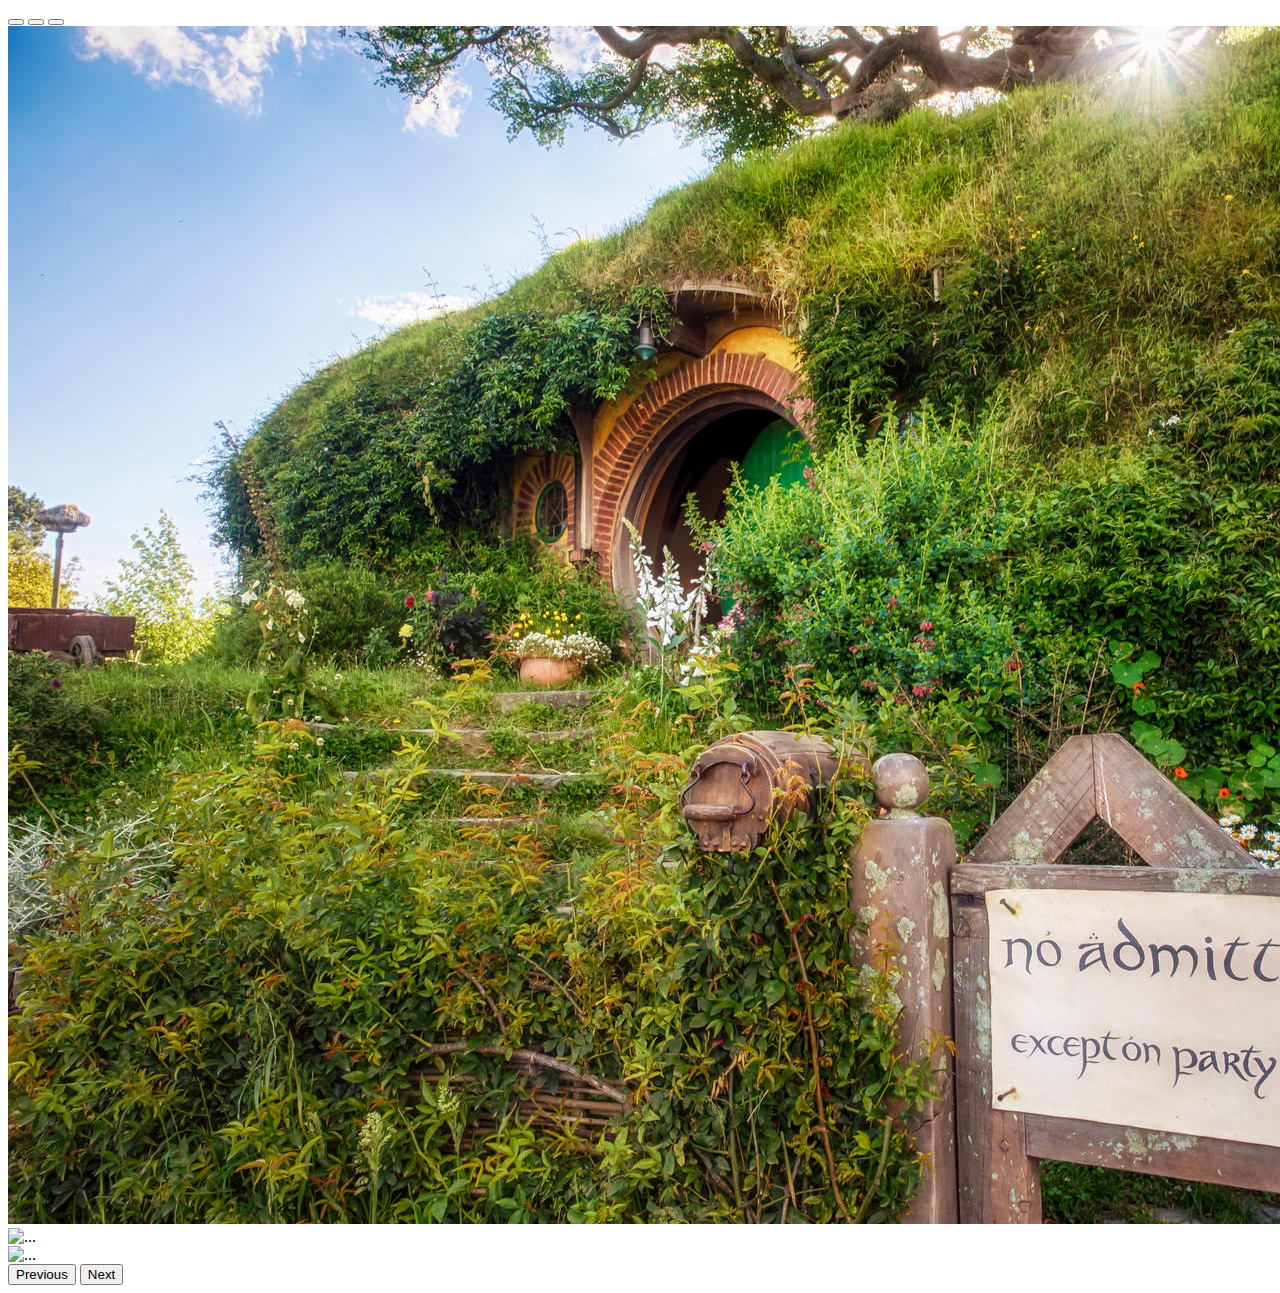
==== index.html @ bfc4013d "first" ====
<!DOCTYPE html>
<html lang="en">
<head>
    <meta charset="UTF-8">
    <meta http-equiv="X-UA-Compatible" content="IE=edge">
    <meta name="viewport" content="width=device-width, initial-scale=1.0">
    <title>Bag End B&B</title>
</head>
<body>
    
    
    
    
    <div id="carouselExampleIndicators" class="carousel slide" data-bs-ride="carousel">
        <div class="carousel-indicators">
          <button type="button" data-bs-target="#carouselExampleIndicators" data-bs-slide-to="0" class="active" aria-current="true" aria-label="Slide 1"></button>
          <button type="button" data-bs-target="#carouselExampleIndicators" data-bs-slide-to="1" aria-label="Slide 2"></button>
          <button type="button" data-bs-target="#carouselExampleIndicators" data-bs-slide-to="2" aria-label="Slide 3"></button>
        </div>
        <div class="carousel-inner">
          <div class="carousel-item active">
            <img src="bagend.jpg" class="d-block w-100" alt="A Hobbit Hole">
          </div>
          <div class="carousel-item">
            <img src="" class="d-block w-100" alt="...">
          </div>
          <div class="carousel-item">
            <img src="..." class="d-block w-100" alt="...">
          </div>
        </div>
        <button class="carousel-control-prev" type="button" data-bs-target="#carouselExampleIndicators" data-bs-slide="prev">
          <span class="carousel-control-prev-icon" aria-hidden="true"></span>
          <span class="visually-hidden">Previous</span>
        </button>
        <button class="carousel-control-next" type="button" data-bs-target="#carouselExampleIndicators" data-bs-slide="next">
          <span class="carousel-control-next-icon" aria-hidden="true"></span>
          <span class="visually-hidden">Next</span>
        </button>
      </div>
</body>
</html>
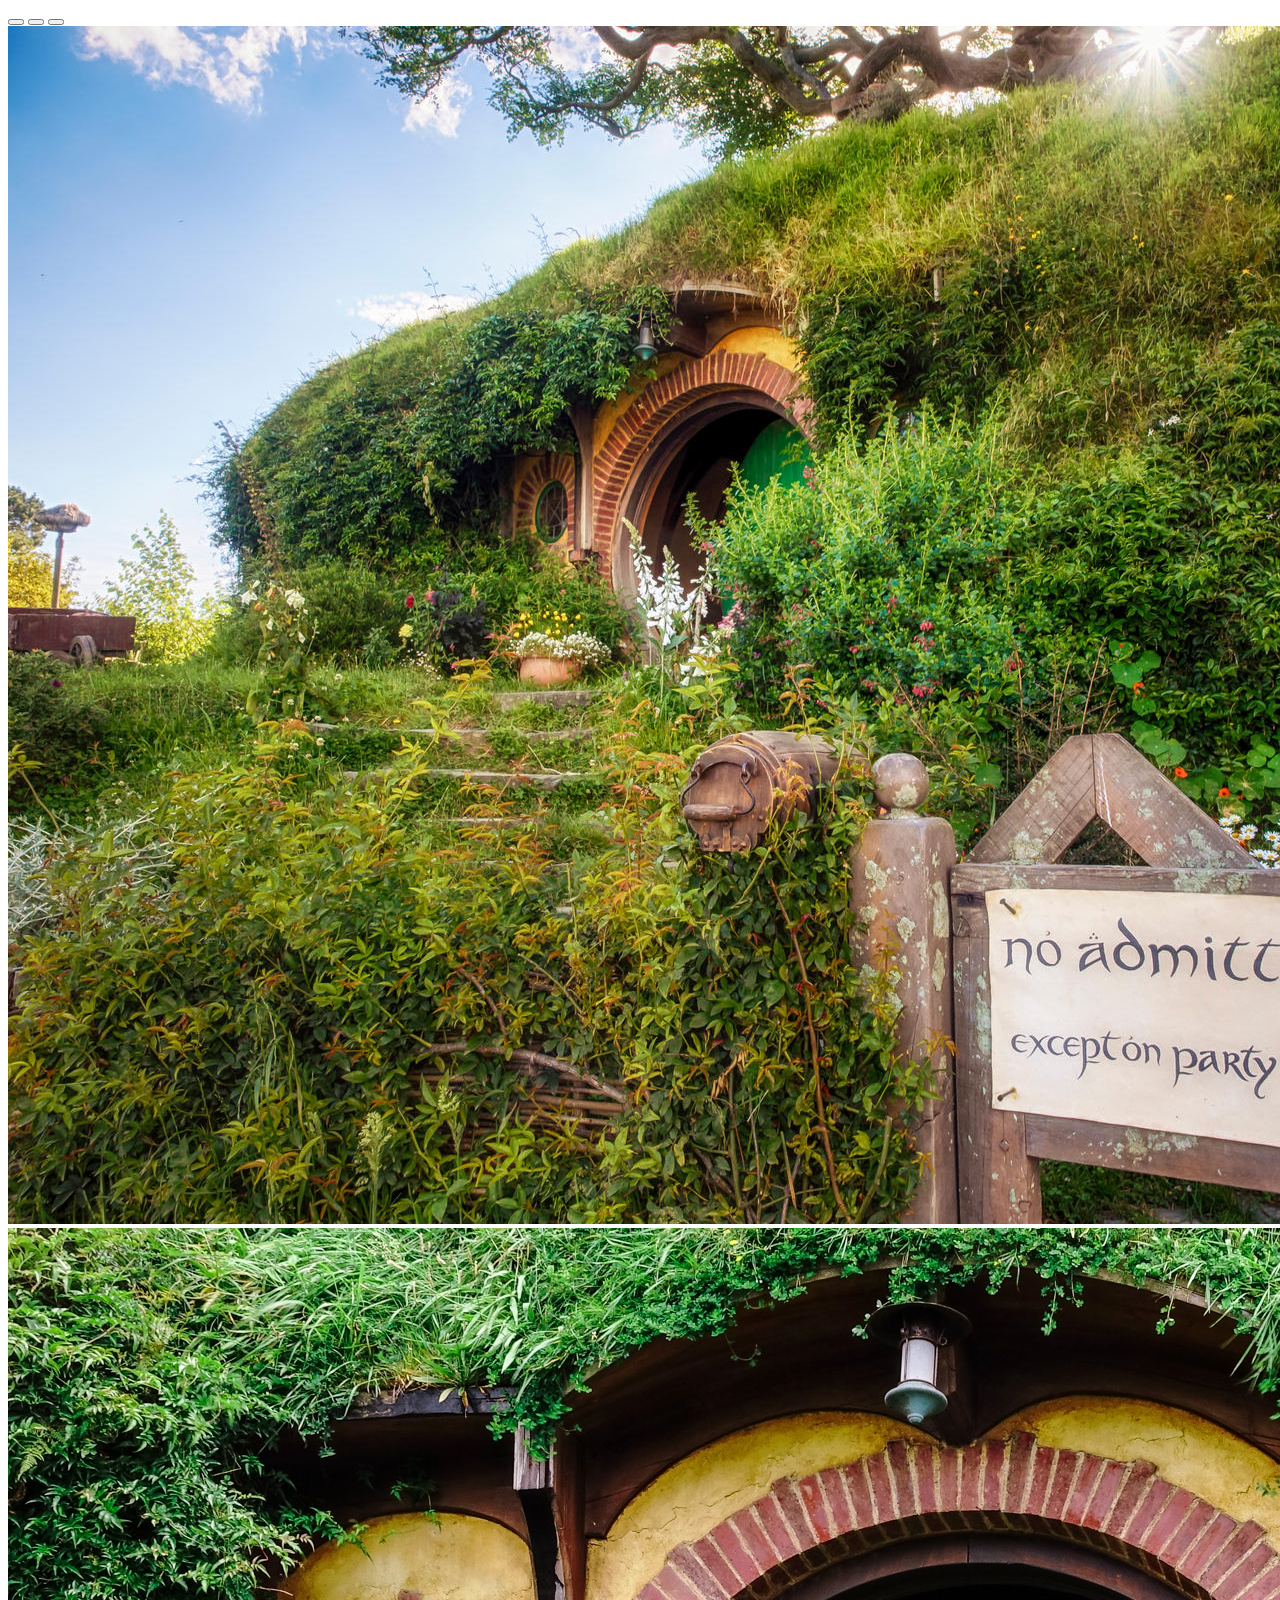
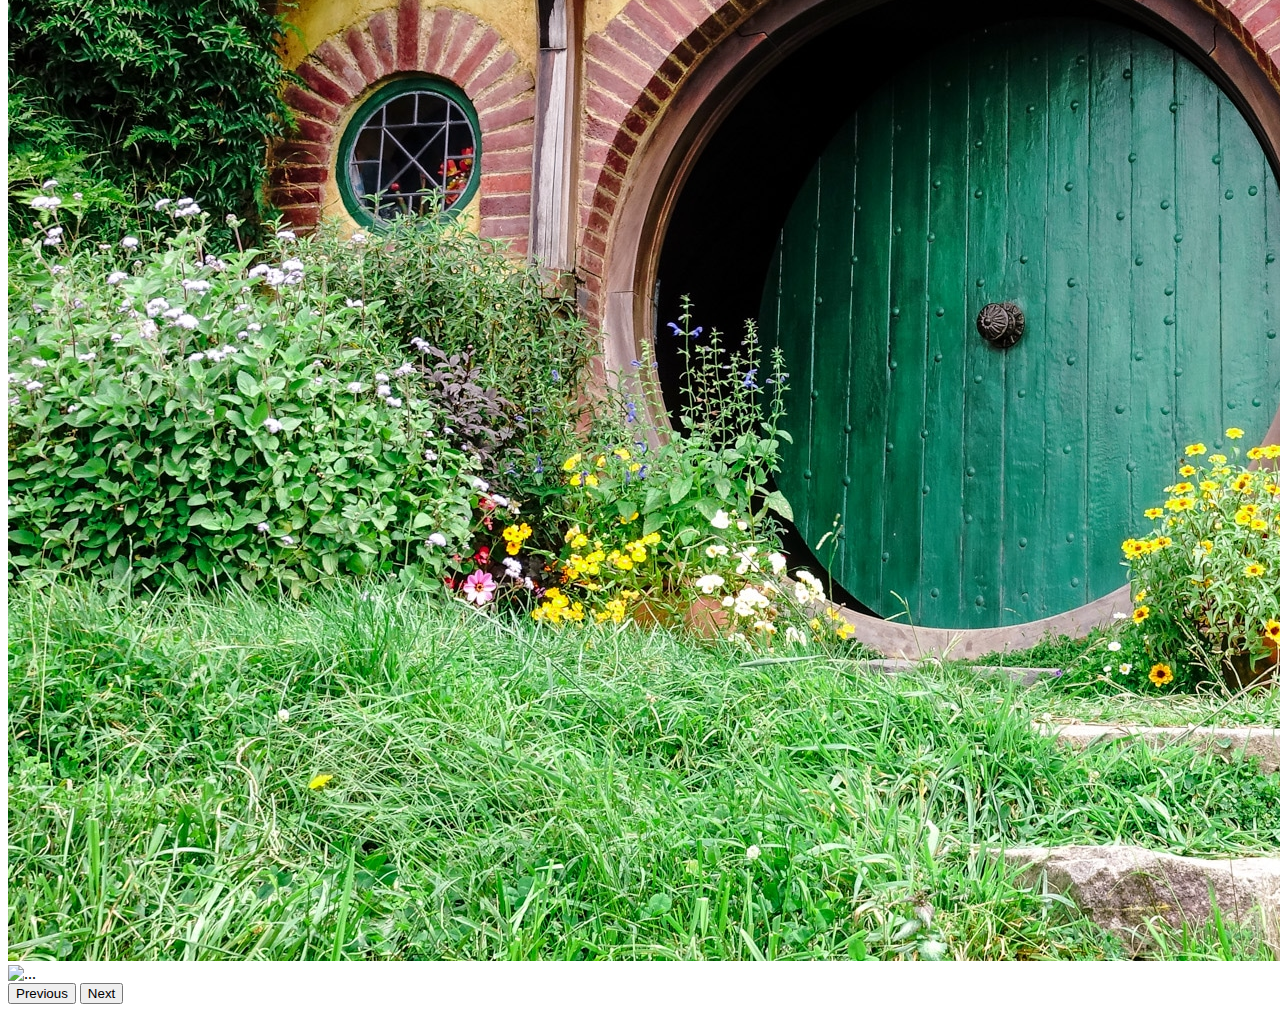
==== commit 740ed49e: "second" ====
--- a/index.html
+++ b/index.html
@@ -4,6 +4,7 @@
     <meta charset="UTF-8">
     <meta http-equiv="X-UA-Compatible" content="IE=edge">
     <meta name="viewport" content="width=device-width, initial-scale=1.0">
+    <link href="https://cdn.jsdelivr.net/npm/bootstrap@5.1.3/dist/css/bootstrap.min.css" rel="stylesheet" integrity="sha384-1BmE4kWBq78iYhFldvKuhfTAU6auU8tT94WrHftjDbrCEXSU1oBoqyl2QvZ6jIW3" crossorigin="anonymous">
     <title>Bag End B&B</title>
 </head>
 <body>
@@ -22,10 +23,10 @@
             <img src="bagend.jpg" class="d-block w-100" alt="A Hobbit Hole">
           </div>
           <div class="carousel-item">
-            <img src="" class="d-block w-100" alt="...">
+            <img src="bagend2.jpg" class="d-block w-100" alt="another hobbit hole">
           </div>
           <div class="carousel-item">
-            <img src="..." class="d-block w-100" alt="...">
+            <img src="bag.jpgDM" class="d-block w-100" alt="...">
           </div>
         </div>
         <button class="carousel-control-prev" type="button" data-bs-target="#carouselExampleIndicators" data-bs-slide="prev">
@@ -34,7 +35,7 @@
         </button>
         <button class="carousel-control-next" type="button" data-bs-target="#carouselExampleIndicators" data-bs-slide="next">
           <span class="carousel-control-next-icon" aria-hidden="true"></span>
-          <span class="visually-hidden">Next</span>
+          <span class="">Next</span>
         </button>
       </div>
 </body>
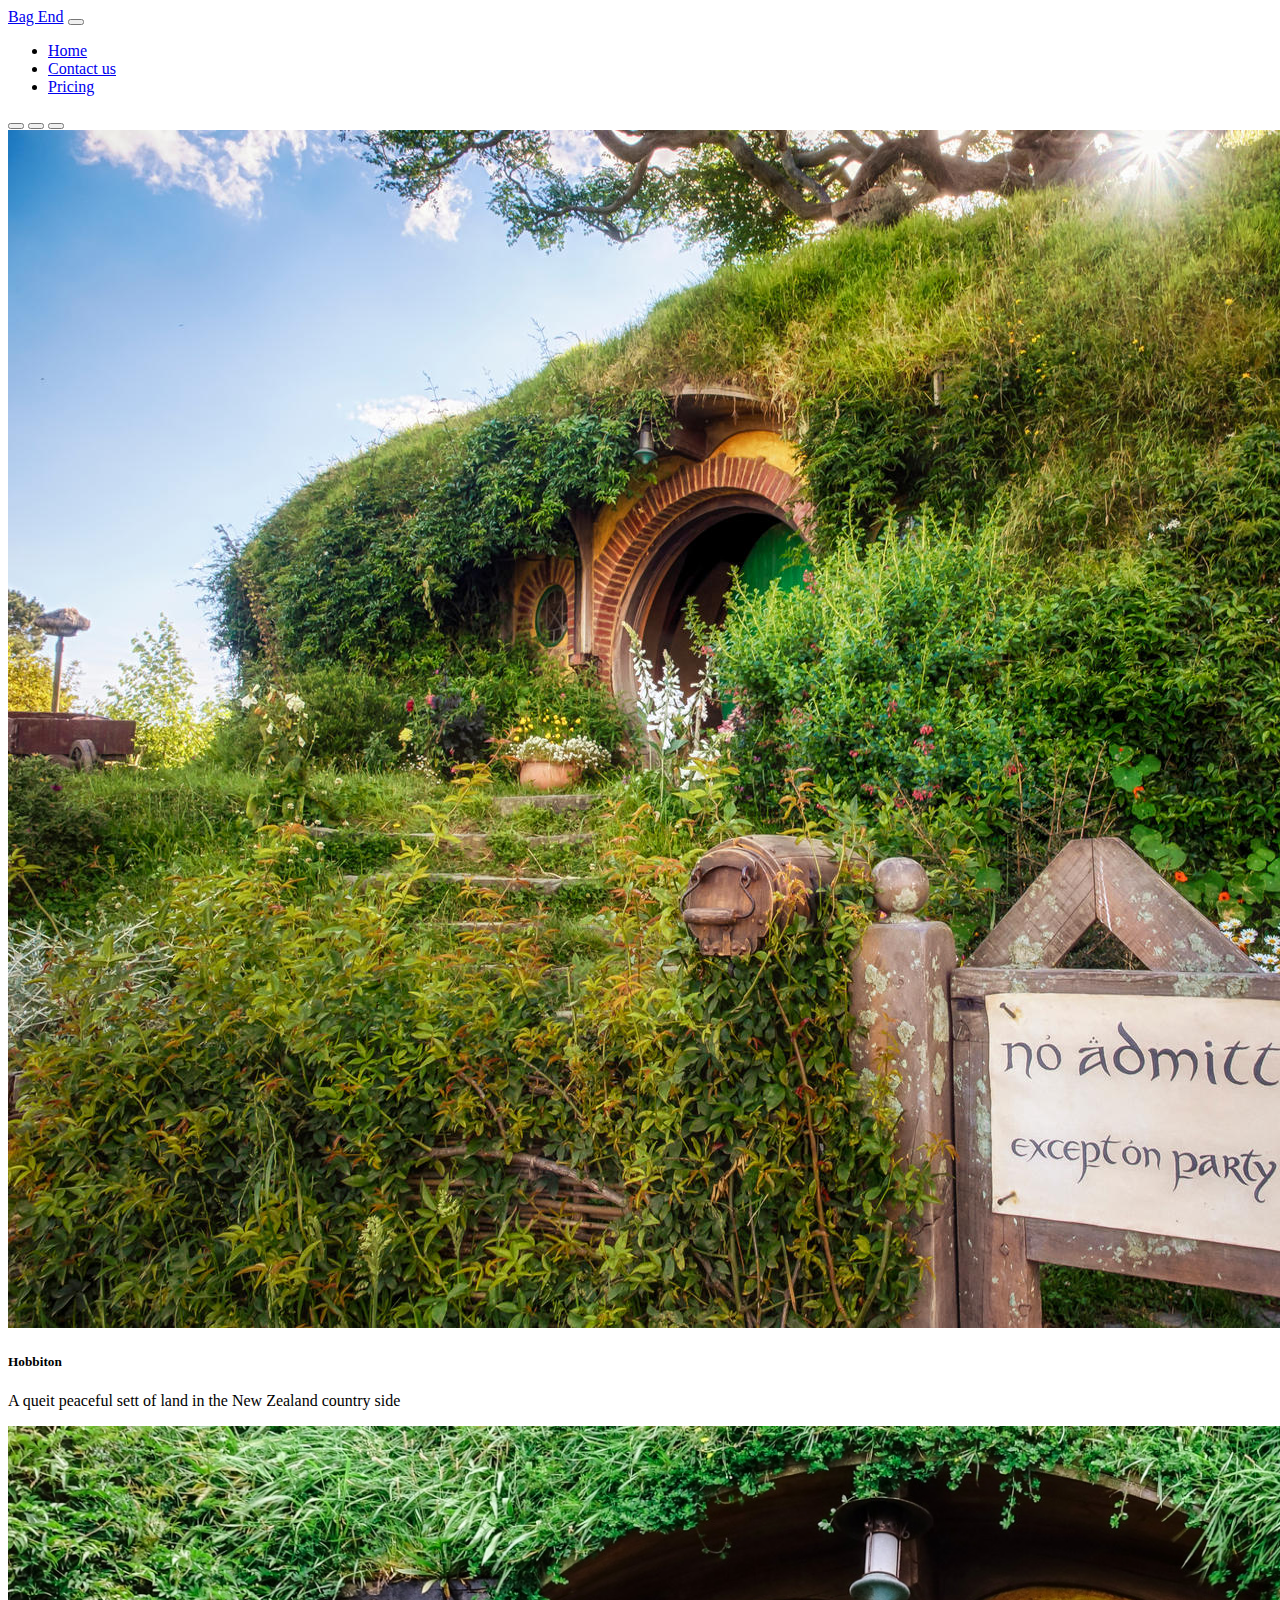
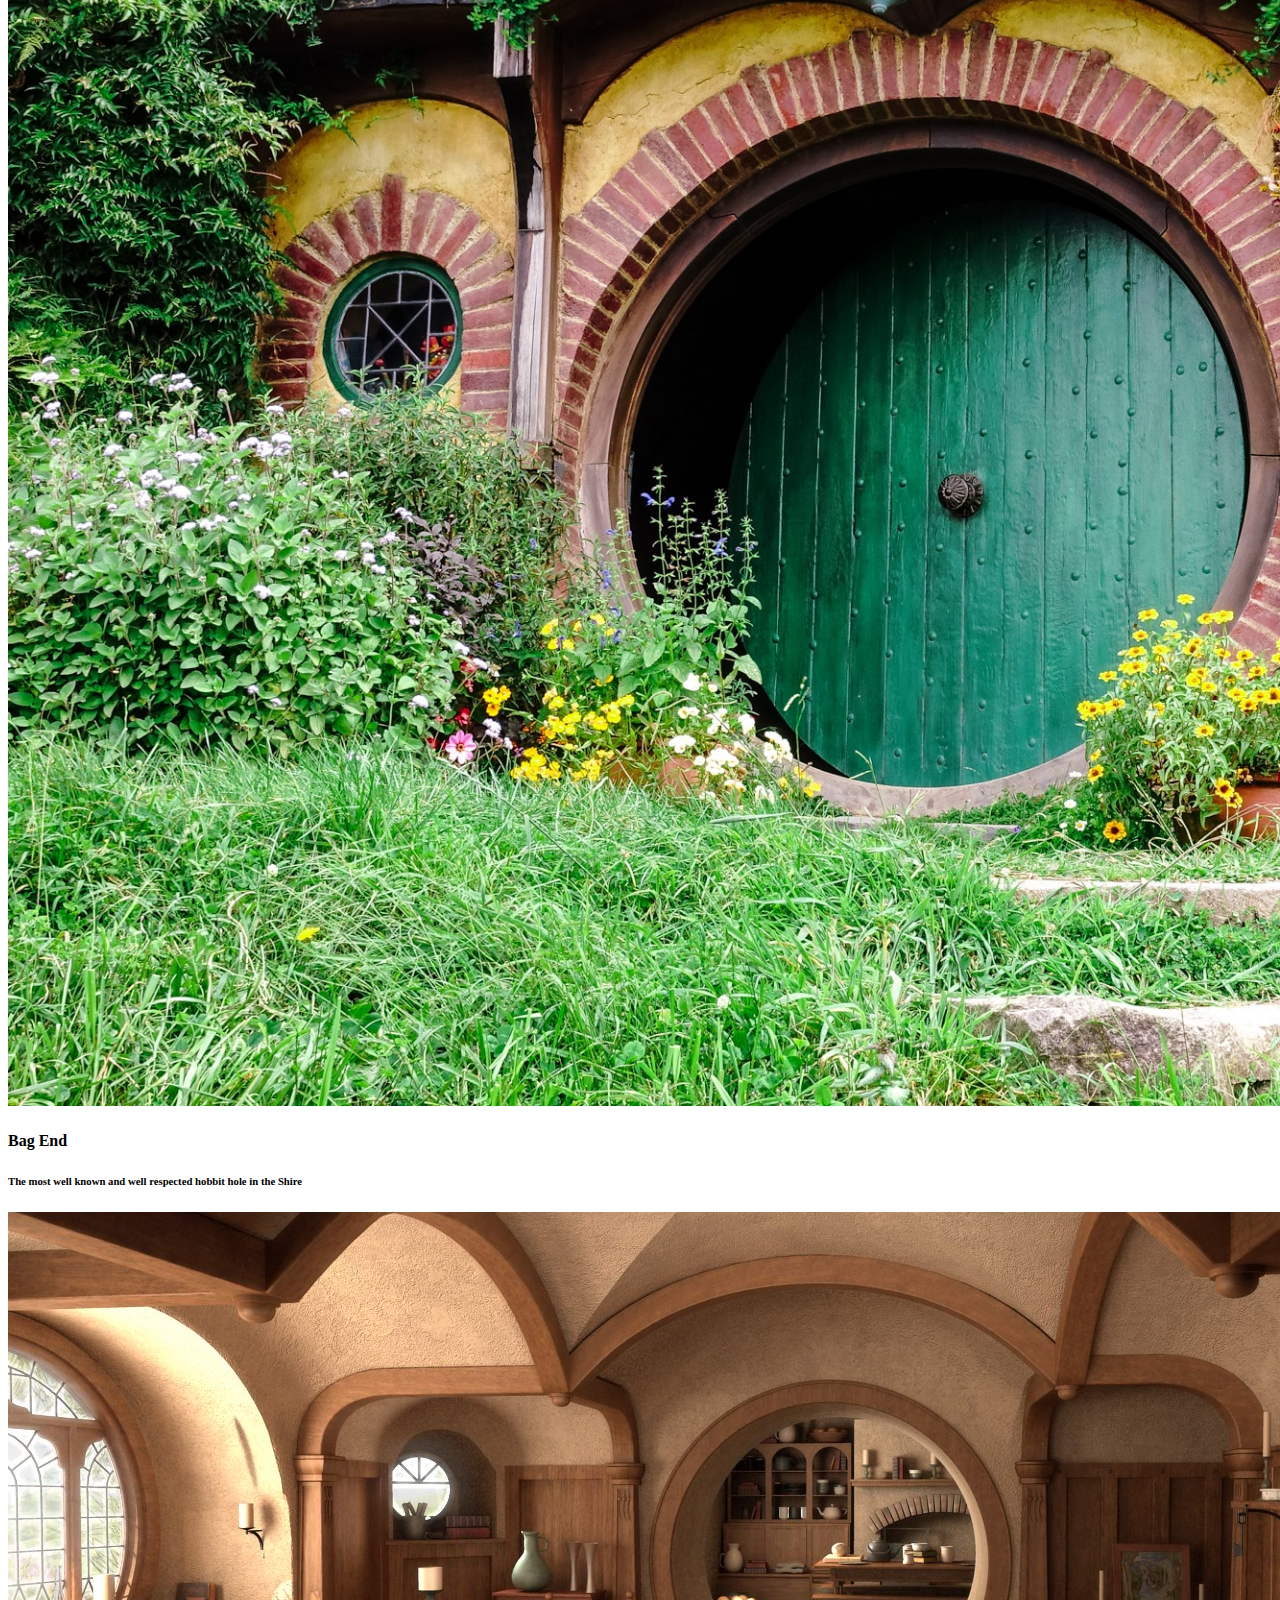
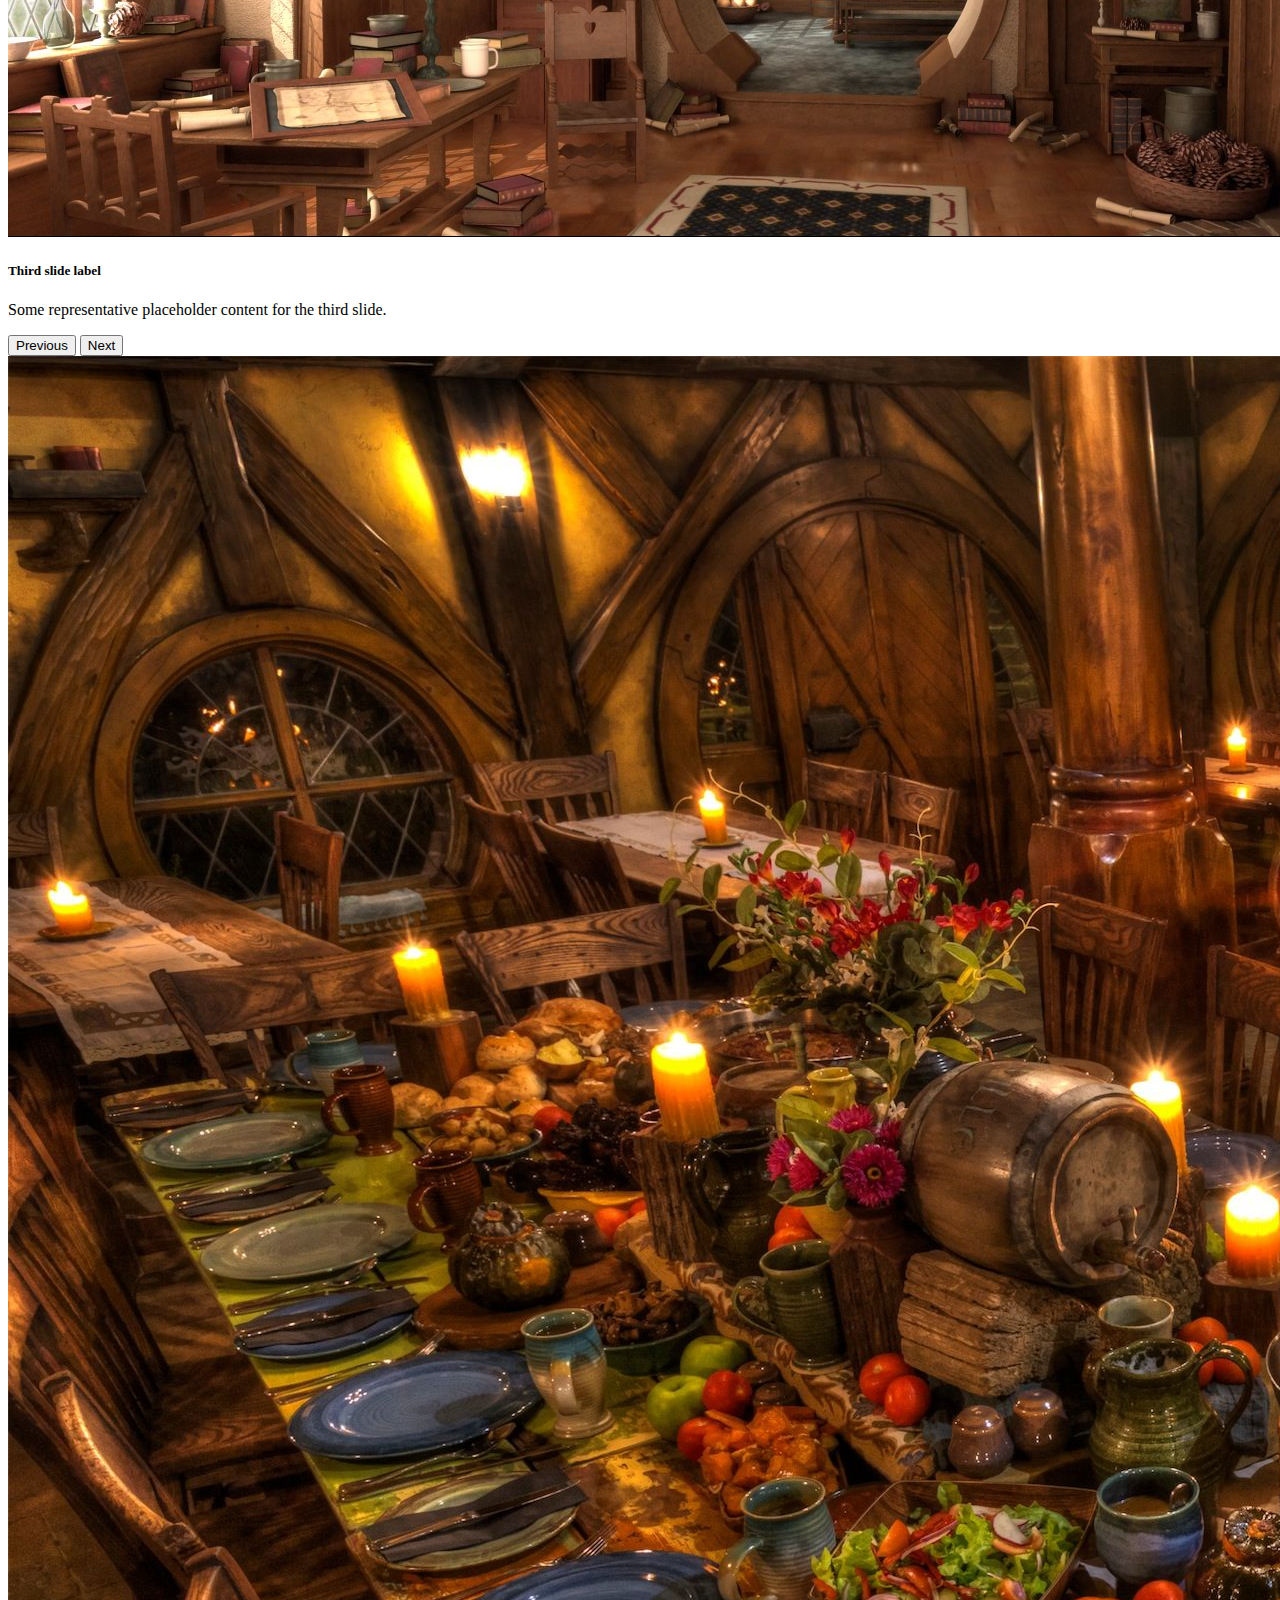
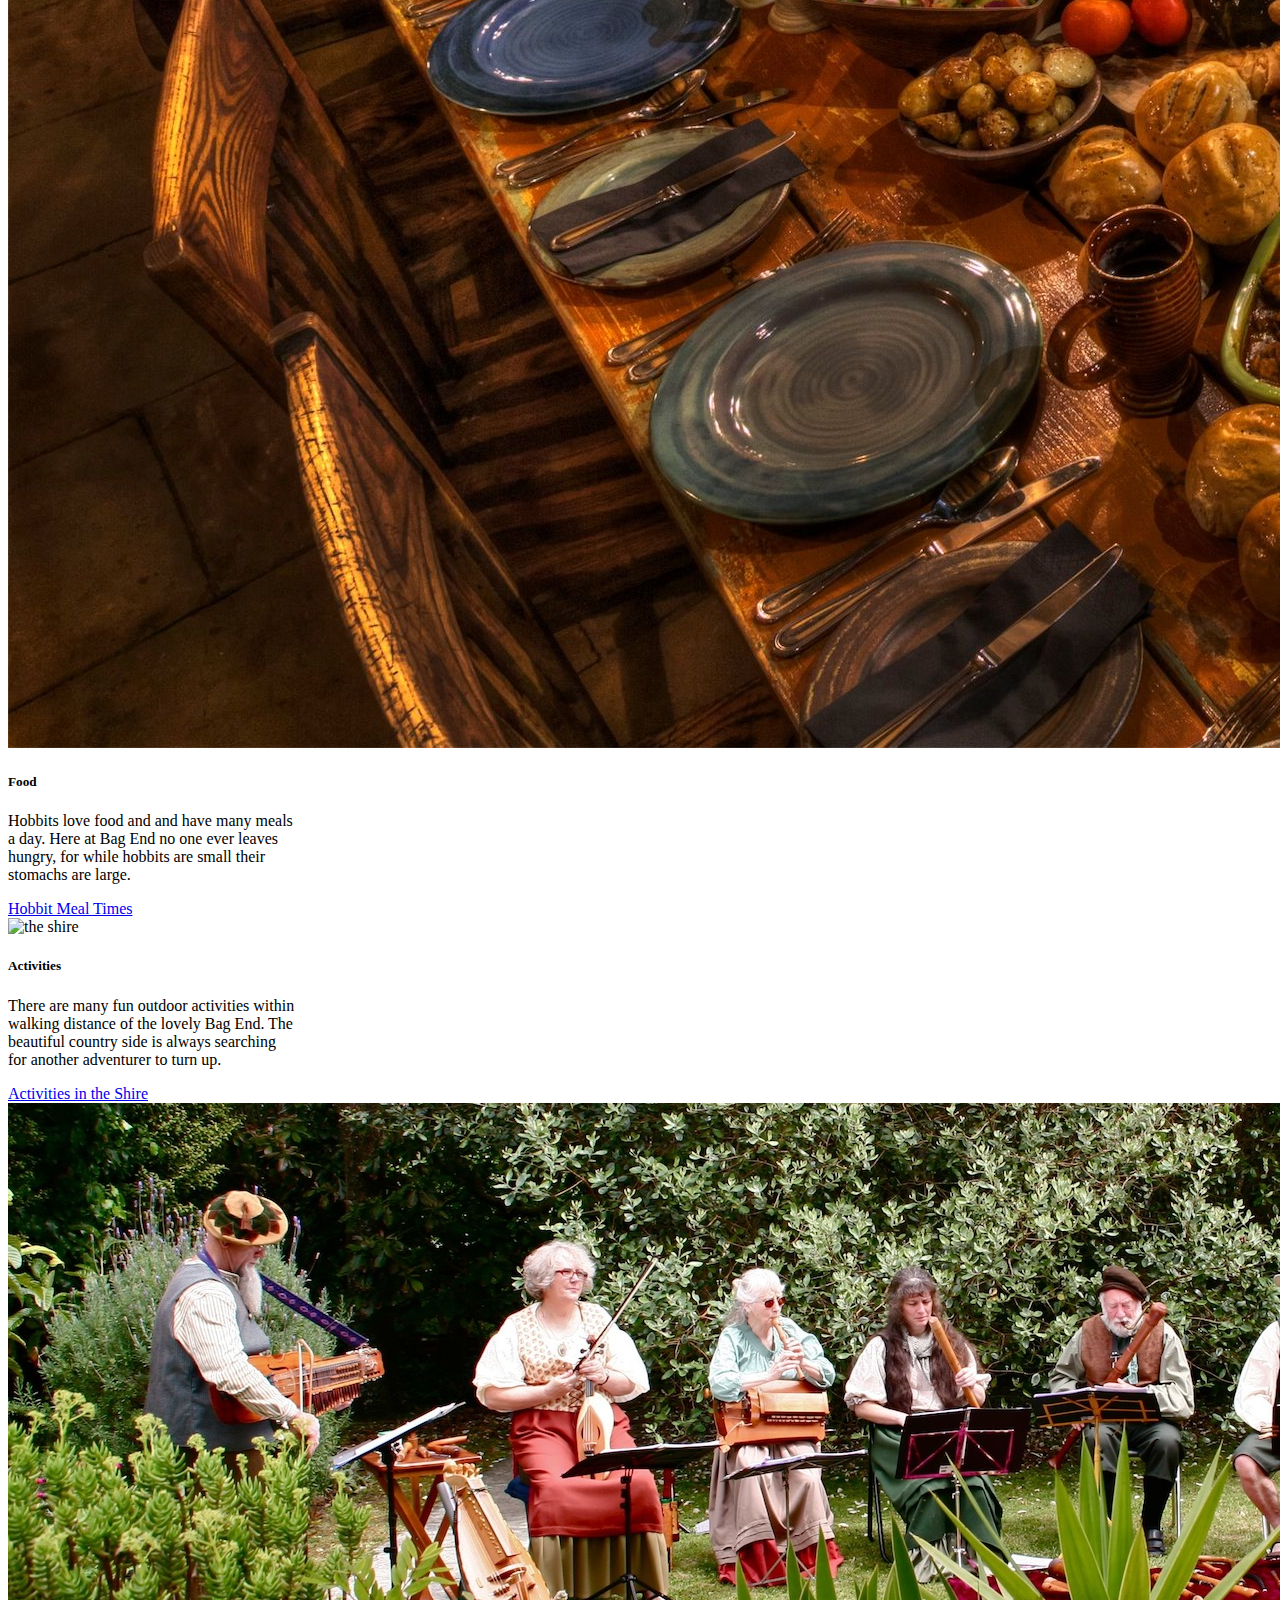
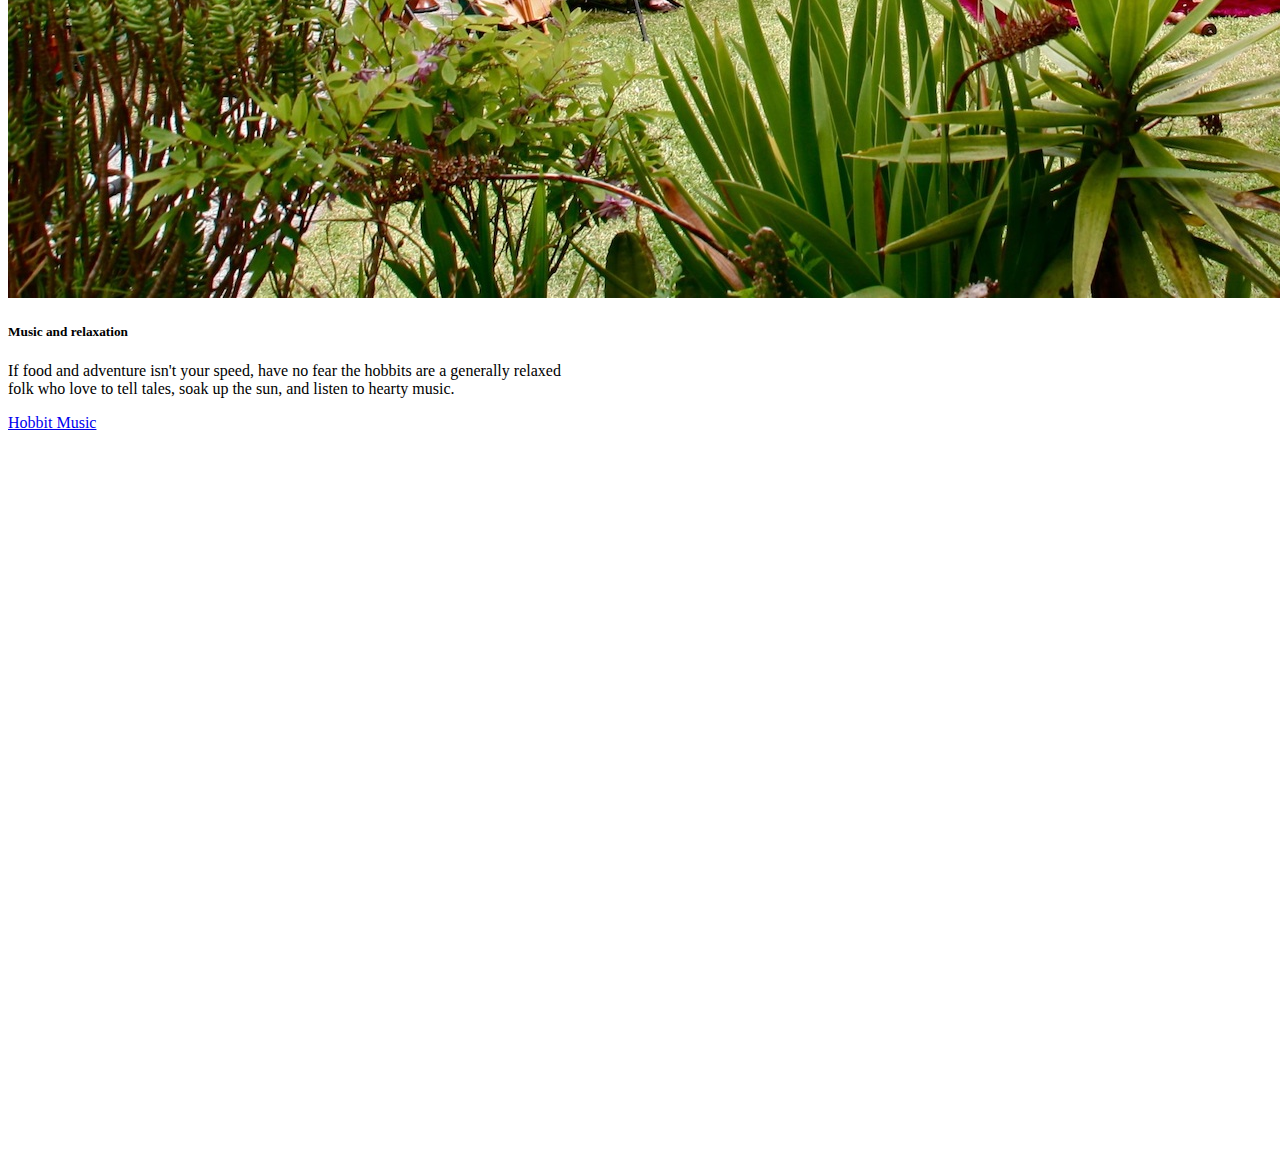
==== commit 3747f6de: "added things" ====
--- a/index.html
+++ b/index.html
@@ -1,42 +1,114 @@
 <!DOCTYPE html>
 <html lang="en">
 <head>
-    <meta charset="UTF-8">
-    <meta http-equiv="X-UA-Compatible" content="IE=edge">
-    <meta name="viewport" content="width=device-width, initial-scale=1.0">
-    <link href="https://cdn.jsdelivr.net/npm/bootstrap@5.1.3/dist/css/bootstrap.min.css" rel="stylesheet" integrity="sha384-1BmE4kWBq78iYhFldvKuhfTAU6auU8tT94WrHftjDbrCEXSU1oBoqyl2QvZ6jIW3" crossorigin="anonymous">
-    <title>Bag End B&B</title>
+  <meta charset="UTF-8">
+  <meta http-equiv="X-UA-Compatible" content="IE=edge">
+  <meta name="viewport" content="width=device-width, initial-scale=1.0">
+  <link href="https://cdn.jsdelivr.net/npm/bootstrap@5.1.3/dist/css/bootstrap.min.css" rel="stylesheet" integrity="sha384-1BmE4kWBq78iYhFldvKuhfTAU6auU8tT94WrHftjDbrCEXSU1oBoqyl2QvZ6jIW3" crossorigin="anonymous">
+  <link href="styles.css">
+  <link rel="preconnect" href="https://fonts.googleapis.com">
+  <link rel="preconnect" href="https://fonts.gstatic.com" crossorigin>
+  <link href="https://fonts.googleapis.com/css2?family=My+Soul&display=swap" rel="stylesheet">
+  <title>Bag End B&B</title>
 </head>
+
 <body>
+ 
+  <nav class="navbar navbar-expand-lg navbar-green bg-green">
+    <div class="container-fluid">
+      <a class="navbar-brand" href="index.html">Bag End</a>
+      <button class="navbar-toggler" type="button" data-bs-toggle="collapse" data-bs-target="#navbarNavDropdown" aria-controls="navbarNavDropdown" aria-expanded="false" aria-label="Toggle navigation">
+        <span class="navbar-toggler-icon"></span>
+      </button>
+      <div class="collapse navbar-collapse" id="navbarNavDropdown">
+        <ul class="navbar-nav">
+          <li class="nav-item">
+            <a class="nav-link active" aria-current="page" href="#">Home</a>
+          </li>
+          <li class="nav-item">
+            <a class="nav-link" href="#">Contact us</a>
+          </li>
+          <li class="nav-item">
+            <a class="nav-link" href="#">Pricing</a>
+          </li>
+          </li>
+        </ul>
+      </div>
+    </div>
+  </nav>
+  <div id="carouselExampleCaptions" class="carousel slide" data-bs-ride="carousel">
+    <div class="carousel-indicators">
+      <button type="button" data-bs-target="#carouselExampleCaptions" data-bs-slide-to="0" class="active" aria-current="true" aria-label="Slide 1"></button>
+      <button type="button" data-bs-target="#carouselExampleCaptions" data-bs-slide-to="1" aria-label="Slide 2"></button>
+      <button type="button" data-bs-target="#carouselExampleCaptions" data-bs-slide-to="2" aria-label="Slide 3"></button>
+    </div>
+    <div class="carousel-inner">
+      <div class="carousel-item active">
+        <img src="bagend.jpg" class="d-block w-100" alt="a photo of bag end" style="max-height: 80em">
+        <div class="carousel-caption d-none d-md-block">
+          <h5>Hobbiton</h5>
+          <p>A queit peaceful sett of land in the New Zealand country side</p>
+        </div>
+      </div>
+      <div class="carousel-item">
+        <img src="bagend2.jpg" class="d-block w-100" alt="a photo of bag end" style="max-height: 80em">
+        <div class="carousel-caption d-none d-md-block">
+          <h4 class="text-black">Bag End</h4>
+          <h6 class="text-black">The most well known and well respected hobbit hole in the Shire</h6>
+        </div>
+      </div>
+      <div class="carousel-item">
+        <img src="bag.jpg" class="d-block w-100" alt="looking into bag end" style="max-height: 80em">
+        <div class="carousel-caption d-none d-md-block">
+          <h5>Third slide label</h5>
+          <p>Some representative placeholder content for the third slide.</p>
+        </div>
+      </div>
+    </div>
+    <button class="carousel-control-prev" type="button" data-bs-target="#carouselExampleCaptions" data-bs-slide="prev">
+      <span class="carousel-control-prev-icon" aria-hidden="true"></span>
+      <span class="visually-hidden">Previous</span>
+    </button>
+    <button class="carousel-control-next" type="button" data-bs-target="#carouselExampleCaptions" data-bs-slide="next">
+      <span class="carousel-control-next-icon" aria-hidden="true"></span>
+      <span class="visually-hidden">Next</span>
+    </button>
     
-    
-    
-    
-    <div id="carouselExampleIndicators" class="carousel slide" data-bs-ride="carousel">
-        <div class="carousel-indicators">
-          <button type="button" data-bs-target="#carouselExampleIndicators" data-bs-slide-to="0" class="active" aria-current="true" aria-label="Slide 1"></button>
-          <button type="button" data-bs-target="#carouselExampleIndicators" data-bs-slide-to="1" aria-label="Slide 2"></button>
-          <button type="button" data-bs-target="#carouselExampleIndicators" data-bs-slide-to="2" aria-label="Slide 3"></button>
-        </div>
-        <div class="carousel-inner">
-          <div class="carousel-item active">
-            <img src="bagend.jpg" class="d-block w-100" alt="A Hobbit Hole">
-          </div>
-          <div class="carousel-item">
-            <img src="bagend2.jpg" class="d-block w-100" alt="another hobbit hole">
-          </div>
-          <div class="carousel-item">
-            <img src="bag.jpgDM" class="d-block w-100" alt="...">
-          </div>
-        </div>
-        <button class="carousel-control-prev" type="button" data-bs-target="#carouselExampleIndicators" data-bs-slide="prev">
-          <span class="carousel-control-prev-icon" aria-hidden="true"></span>
-          <span class="visually-hidden">Previous</span>
-        </button>
-        <button class="carousel-control-next" type="button" data-bs-target="#carouselExampleIndicators" data-bs-slide="next">
-          <span class="carousel-control-next-icon" aria-hidden="true"></span>
-          <span class="">Next</span>
-        </button>
+  </div>
+  <div class="container-fluid">
+    <div class="row">
+      <div class="col">
+    <div class="card" style="width: 18rem;">
+      <img src="card1.jpg" class="card-img-top" alt="man in front of hobit hole">
+      <div class="card-body">
+        <h5 class="card-title">Food</h5>
+        <p class="card-text">Hobbits love food and and have many meals a day. Here at Bag End no one ever leaves hungry, for while hobbits are small their stomachs are large.</p>
+        <a href="https://www.webstaurantstore.com/blog/1786/hobbit-meals-to-celebrate-hobbit-day.html" class="btn btn-primary">Hobbit Meal Times</a>
       </div>
+    </div>
+    </div>
+    <div class="col">
+    <div class="card" style="width: 18rem;">
+      <img src="card2.jpg" class="card-img-top" alt="the shire">
+      <div class="card-body">
+        <h5 class="card-title">Activities</h5>
+        <p class="card-text">There are many fun outdoor activities within walking distance of the lovely Bag End. The beautiful country side is always searching for another adventurer to turn up.</p>
+        <a href="https://www.tourism.net.nz/region/waikato/hobbiton/attractions-and-activities" class="btn btn-primary">Activities in the Shire</a>
+      </div>
+    </div>
+    </div>
+    <div class="col">
+    <div class="card" style="width: 35rem;">
+      <img src="hobbits.jpg" class="card-img-top" alt="hobbits playing music">
+      <div class="card-body">
+        <h5 class="card-title">Music and relaxation</h5>
+        <p class="card-text">If food and adventure isn't your speed, have no fear the hobbits are a generally relaxed folk who love to tell tales, soak up the sun, and listen to hearty music.</p>
+        <a href="https://www.youtube.com/watch?v=fhbnKNy8Tto" class="btn btn-primary">Hobbit Music</a>
+      </div>
+    </div>
+    </div>
+  </div>
+  <iframe width="1280" height="720" src="https://www.youtube.com/embed/5JrKThVnjso" title="YouTube video player" frameborder="0" allow="accelerometer; autoplay; clipboard-write; encrypted-media; gyroscope; picture-in-picture" allowfullscreen></iframe> 
+  <script src="https://cdn.jsdelivr.net/npm/bootstrap@5.1.3/dist/js/bootstrap.bundle.min.js" integrity="sha384-ka7Sk0Gln4gmtz2MlQnikT1wXgYsOg+OMhuP+IlRH9sENBO0LRn5q+8nbTov4+1p" crossorigin="anonymous"></script>
 </body>
 </html>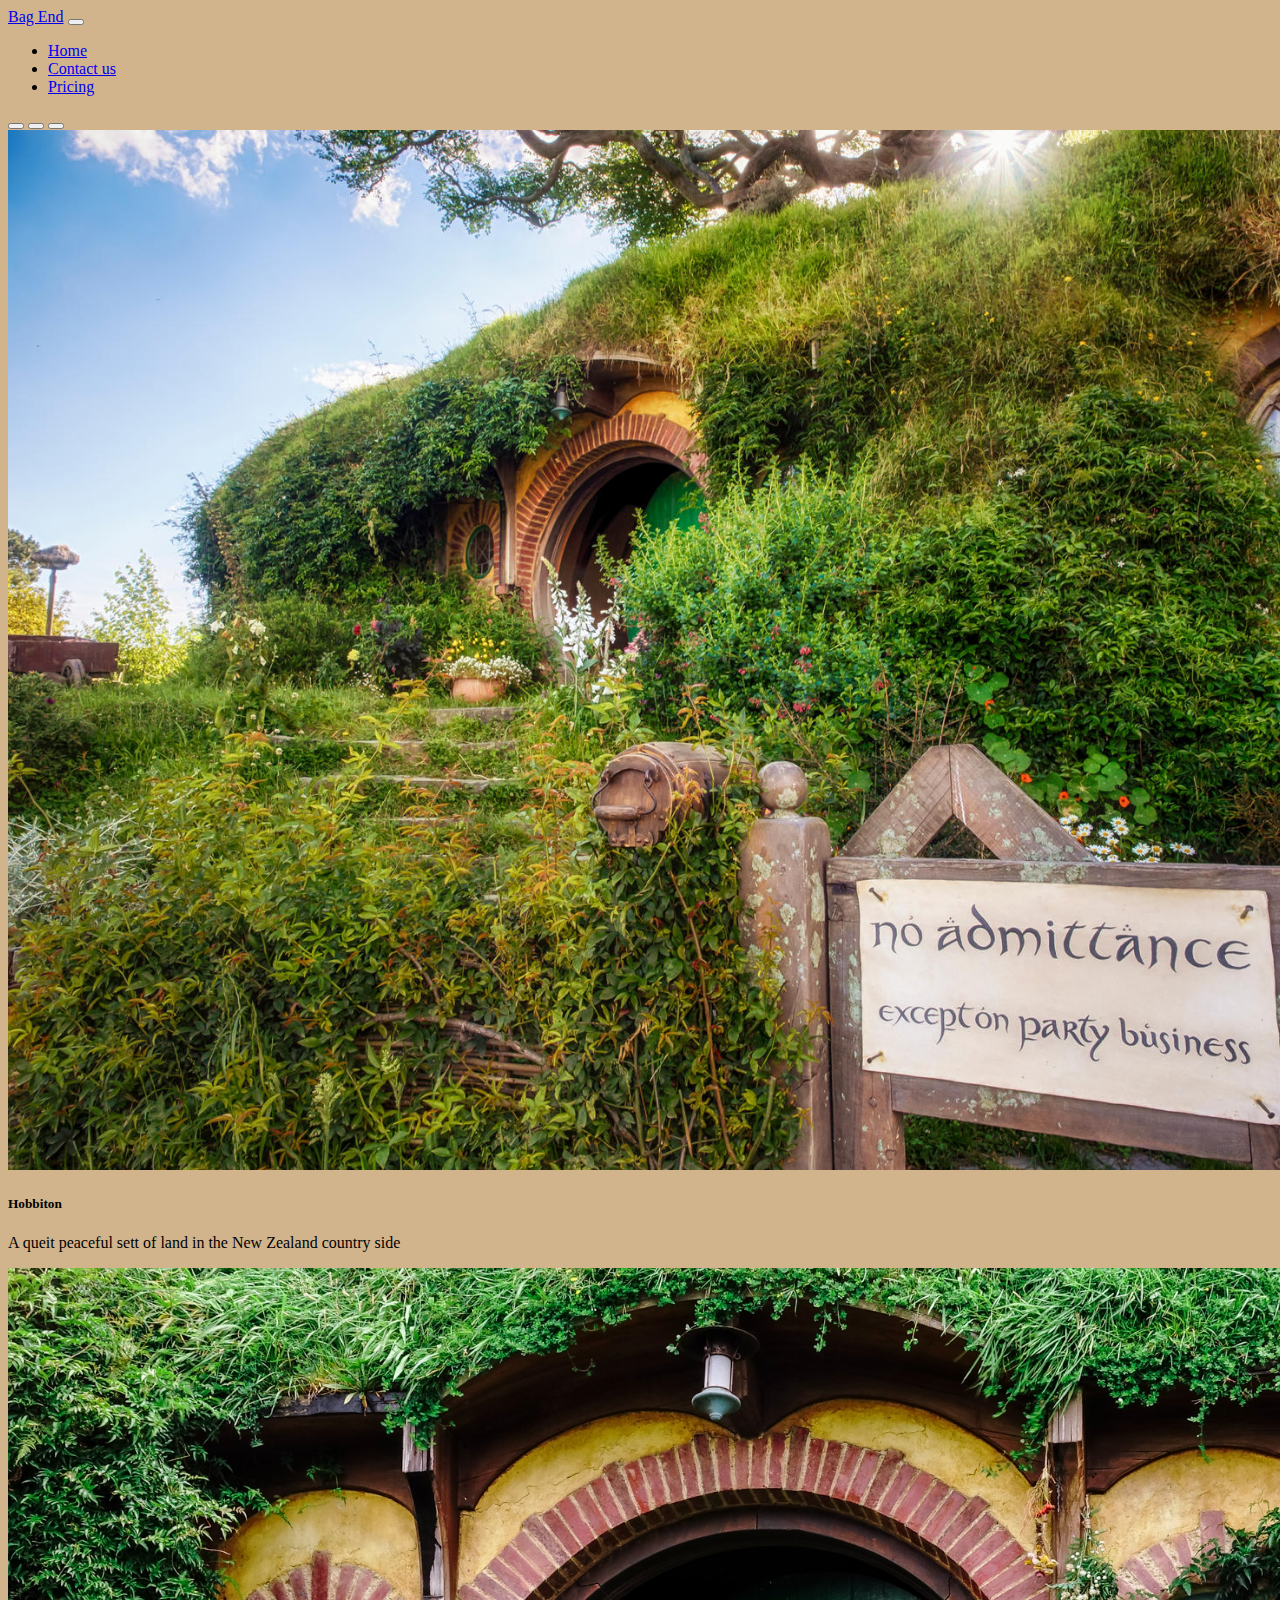
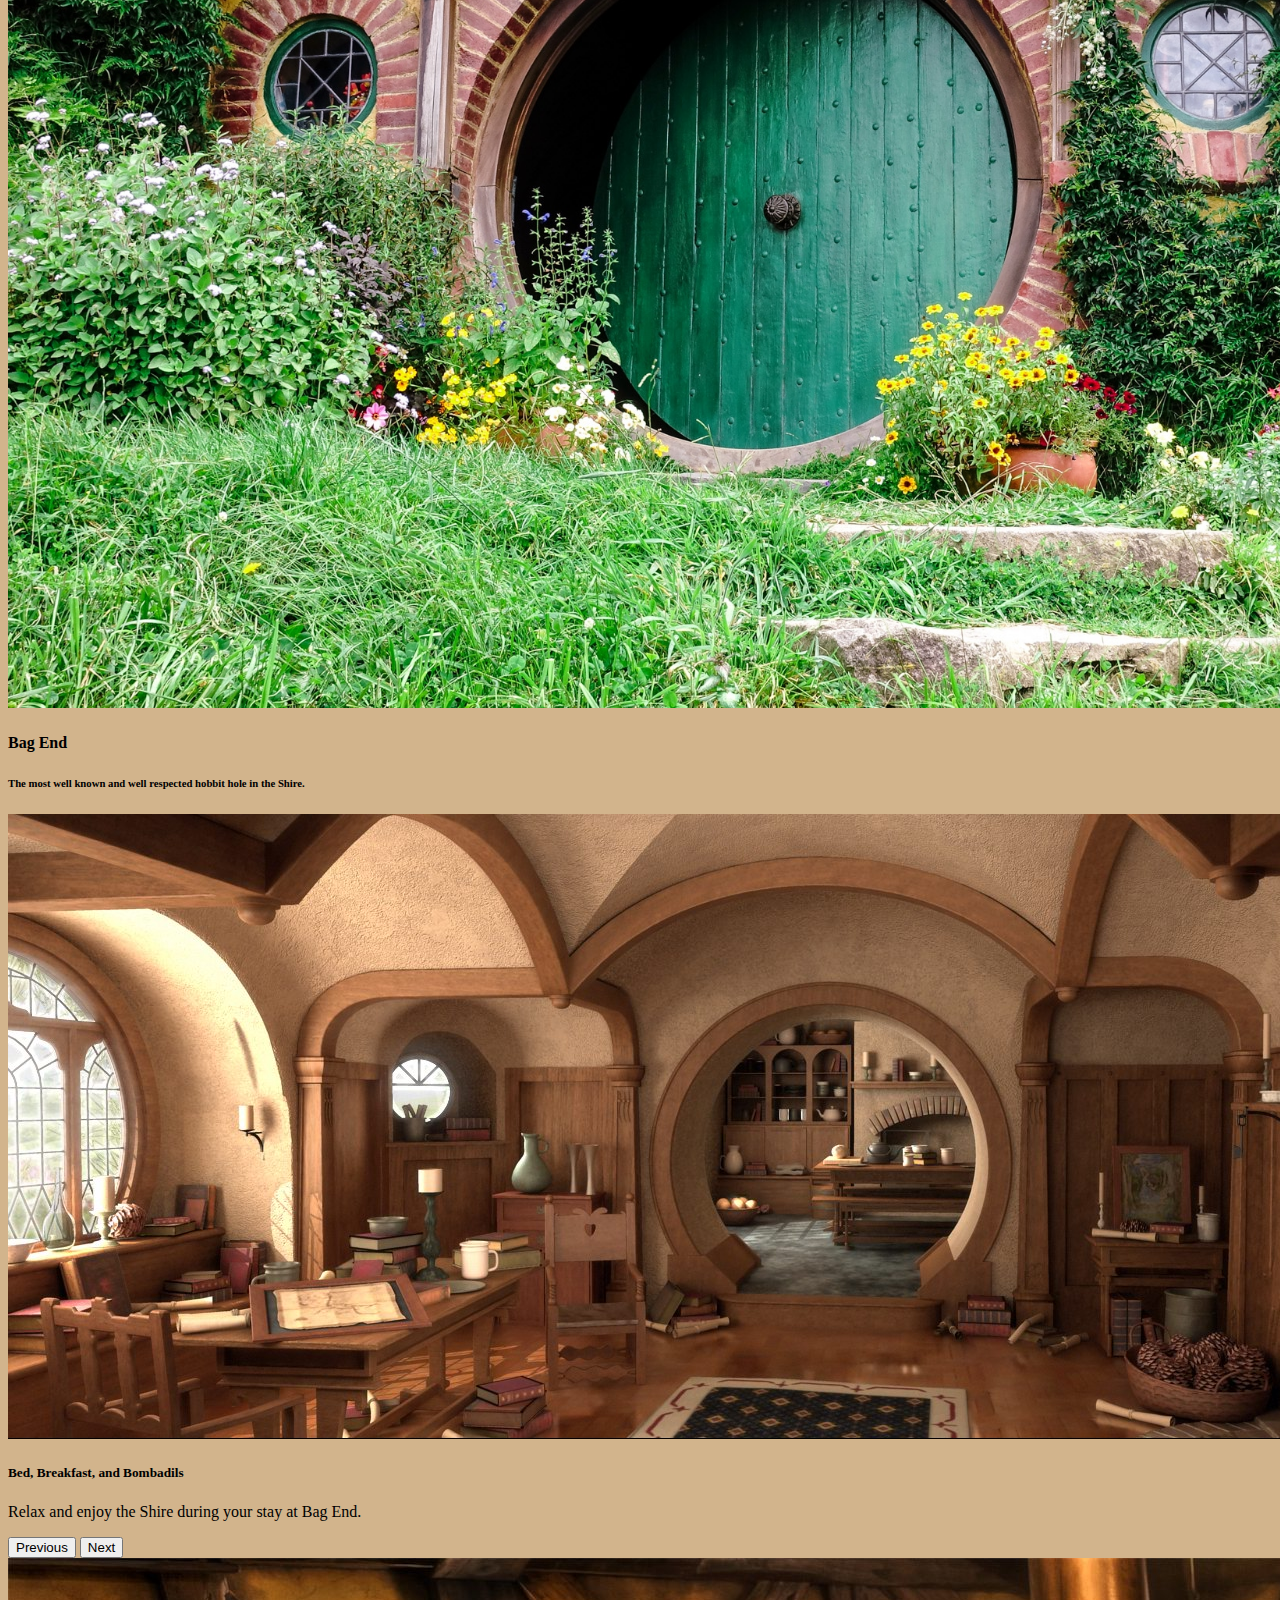
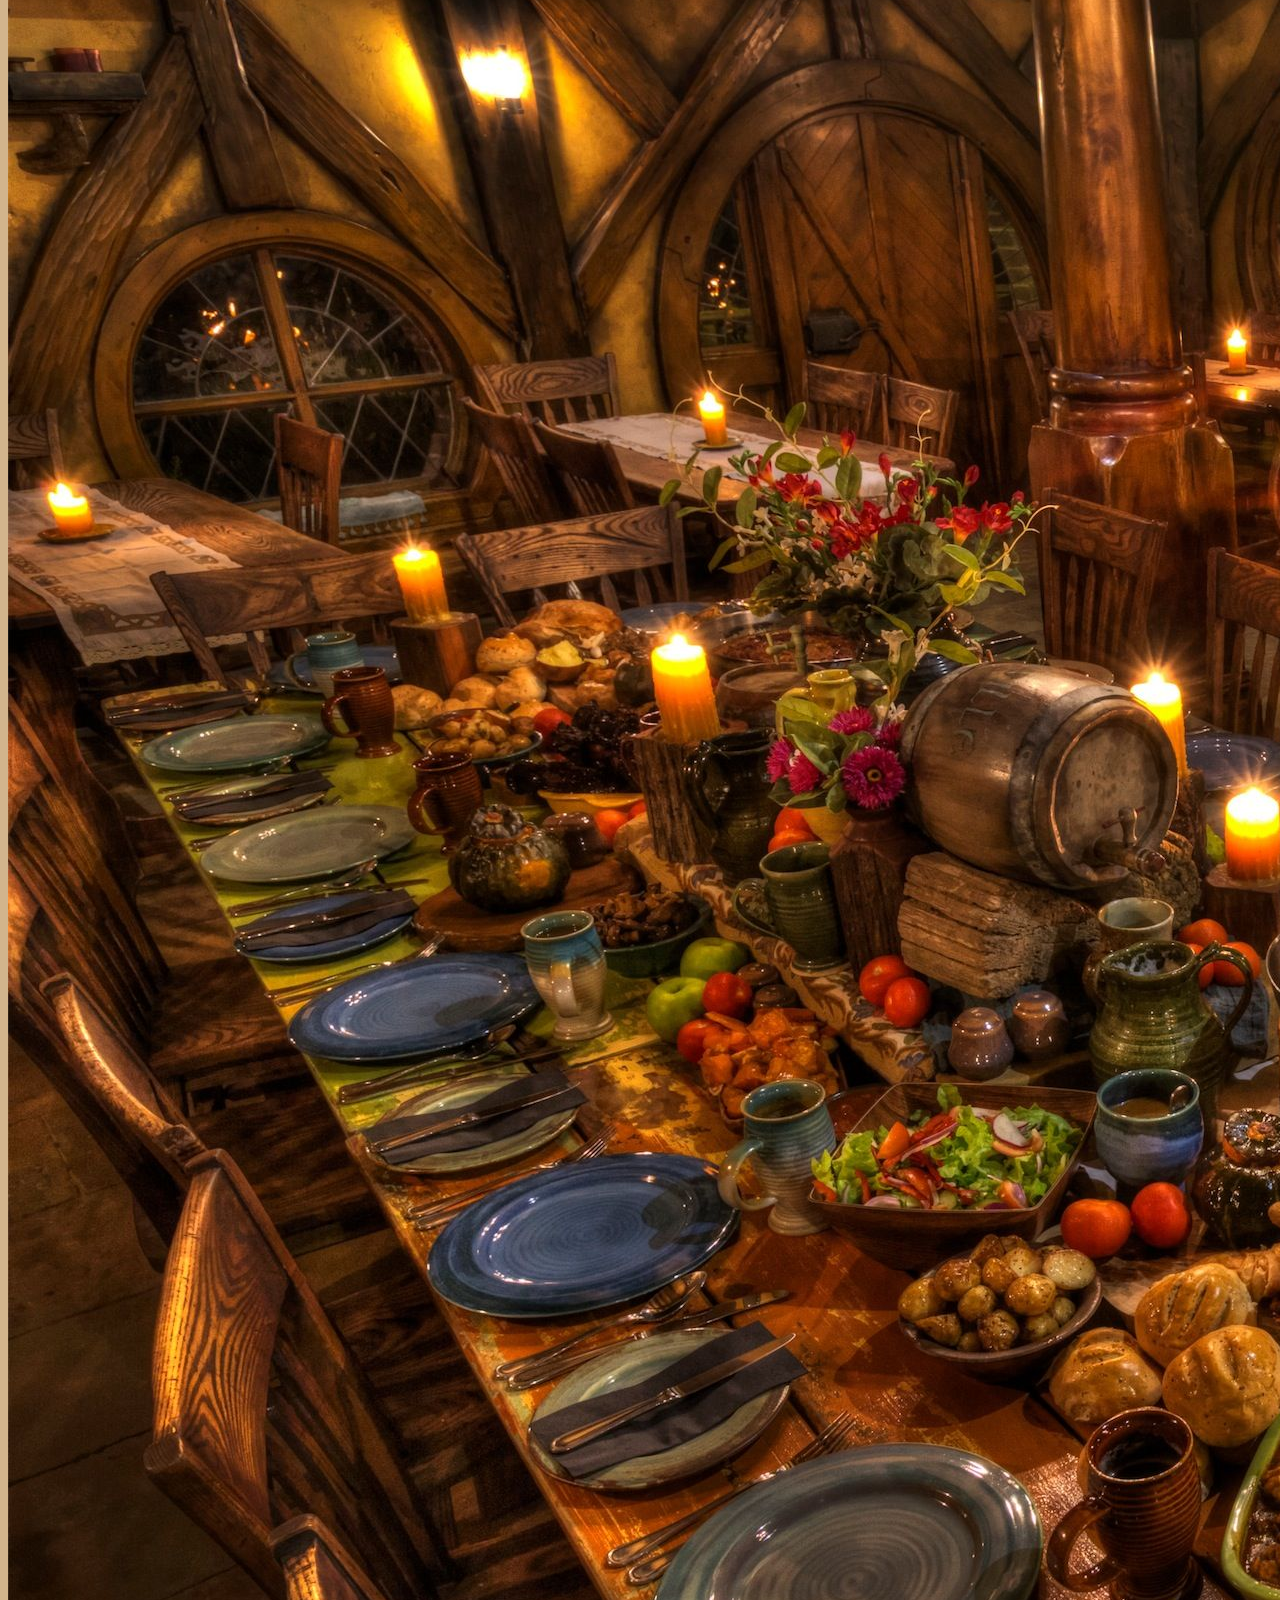
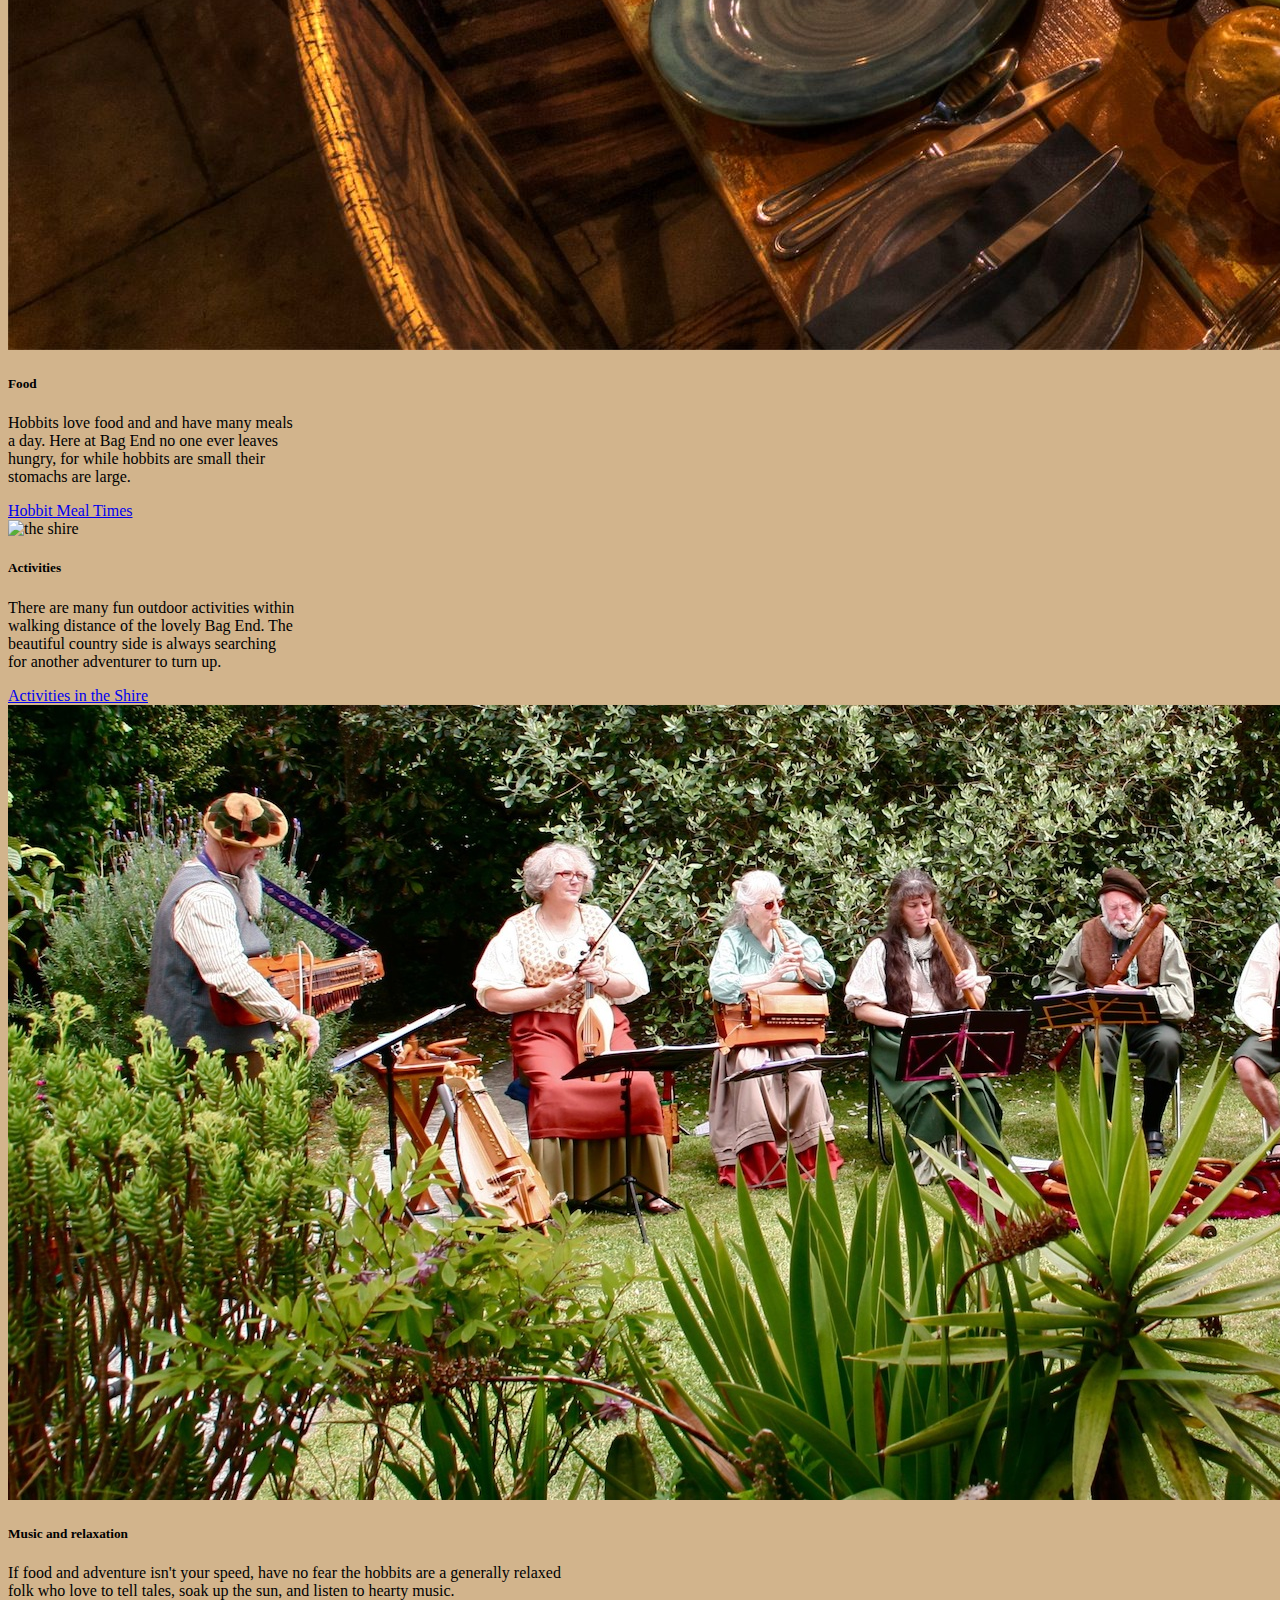
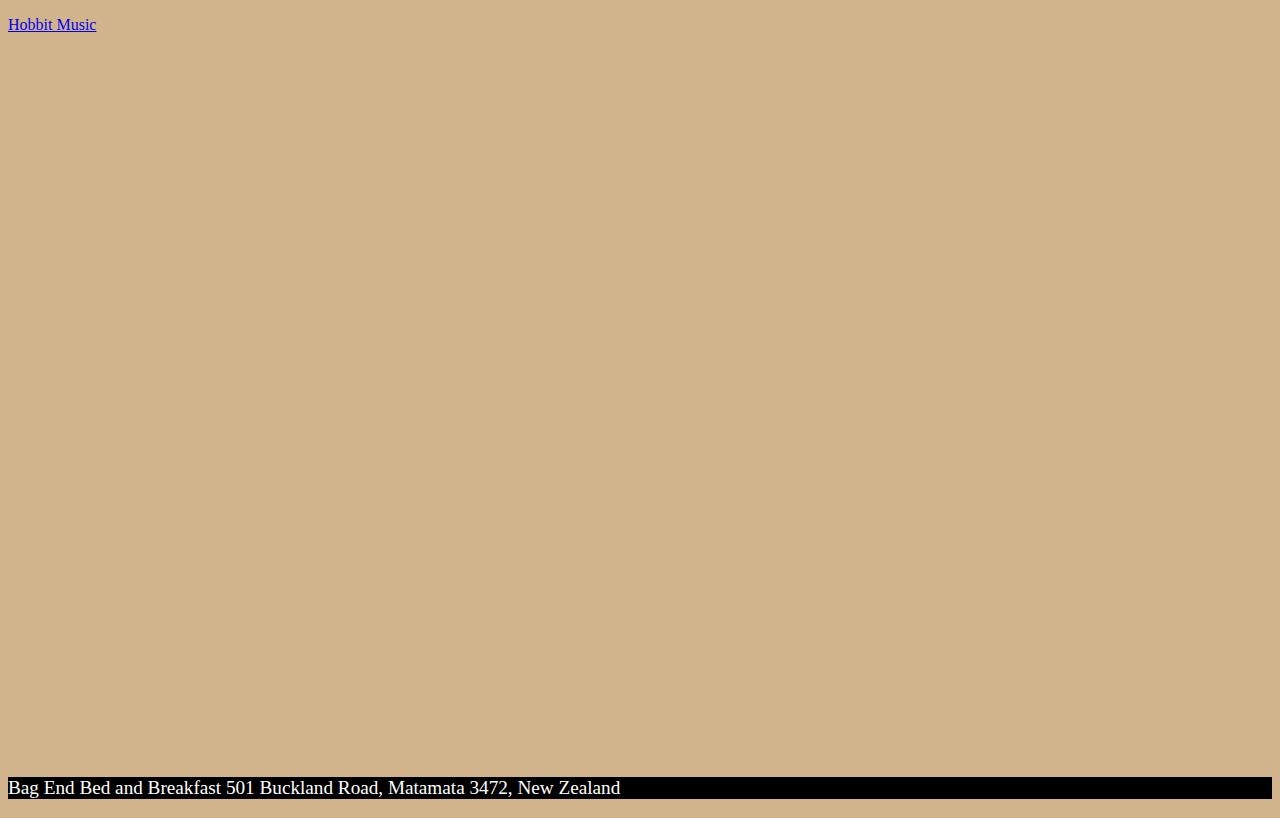
==== commit ef107f47: "nearly done" ====
--- a/index.html
+++ b/index.html
@@ -5,7 +5,7 @@
   <meta http-equiv="X-UA-Compatible" content="IE=edge">
   <meta name="viewport" content="width=device-width, initial-scale=1.0">
   <link href="https://cdn.jsdelivr.net/npm/bootstrap@5.1.3/dist/css/bootstrap.min.css" rel="stylesheet" integrity="sha384-1BmE4kWBq78iYhFldvKuhfTAU6auU8tT94WrHftjDbrCEXSU1oBoqyl2QvZ6jIW3" crossorigin="anonymous">
-  <link href="styles.css">
+  <link rel="stylesheet" href="styles.css">
   <link rel="preconnect" href="https://fonts.googleapis.com">
   <link rel="preconnect" href="https://fonts.gstatic.com" crossorigin>
   <link href="https://fonts.googleapis.com/css2?family=My+Soul&display=swap" rel="stylesheet">
@@ -14,7 +14,7 @@
 
 <body>
  
-  <nav class="navbar navbar-expand-lg navbar-green bg-green">
+  <nav class="navbar navbar-expand-lg navbar-dark bg-dark">
     <div class="container-fluid">
       <a class="navbar-brand" href="index.html">Bag End</a>
       <button class="navbar-toggler" type="button" data-bs-toggle="collapse" data-bs-target="#navbarNavDropdown" aria-controls="navbarNavDropdown" aria-expanded="false" aria-label="Toggle navigation">
@@ -23,10 +23,10 @@
       <div class="collapse navbar-collapse" id="navbarNavDropdown">
         <ul class="navbar-nav">
           <li class="nav-item">
-            <a class="nav-link active" aria-current="page" href="#">Home</a>
+            <a class="nav-link active" aria-current="page" href="index.html">Home</a>
           </li>
           <li class="nav-item">
-            <a class="nav-link" href="#">Contact us</a>
+            <a class="nav-link" href="contact.html">Contact us</a>
           </li>
           <li class="nav-item">
             <a class="nav-link" href="#">Pricing</a>
@@ -44,24 +44,24 @@
     </div>
     <div class="carousel-inner">
       <div class="carousel-item active">
-        <img src="bagend.jpg" class="d-block w-100" alt="a photo of bag end" style="max-height: 80em">
+        <img src="bagend.jpg" class="d-block w-100" alt="a photo of bag end" style="max-height: 65em">
         <div class="carousel-caption d-none d-md-block">
           <h5>Hobbiton</h5>
           <p>A queit peaceful sett of land in the New Zealand country side</p>
         </div>
       </div>
       <div class="carousel-item">
-        <img src="bagend2.jpg" class="d-block w-100" alt="a photo of bag end" style="max-height: 80em">
+        <img src="bagend2.jpg" class="d-block w-100" alt="a photo of bag end" style="max-height: 65em">
         <div class="carousel-caption d-none d-md-block">
           <h4 class="text-black">Bag End</h4>
-          <h6 class="text-black">The most well known and well respected hobbit hole in the Shire</h6>
+          <h6 class="text-black">The most well known and well respected hobbit hole in the Shire.</h6>
         </div>
       </div>
       <div class="carousel-item">
-        <img src="bag.jpg" class="d-block w-100" alt="looking into bag end" style="max-height: 80em">
+        <img src="bag.jpg" class="d-block w-100" alt="looking into bag end" style="max-height: 65em">
         <div class="carousel-caption d-none d-md-block">
-          <h5>Third slide label</h5>
-          <p>Some representative placeholder content for the third slide.</p>
+          <h5>Bed, Breakfast, and Bombadils</h5>
+          <p>Relax and enjoy the Shire during your stay at Bag End.</p>
         </div>
       </div>
     </div>
@@ -109,6 +109,9 @@
     </div>
   </div>
   <iframe width="1280" height="720" src="https://www.youtube.com/embed/5JrKThVnjso" title="YouTube video player" frameborder="0" allow="accelerometer; autoplay; clipboard-write; encrypted-media; gyroscope; picture-in-picture" allowfullscreen></iframe> 
+  <footer class="footer">
+    <p>Bag End Bed and Breakfast 501 Buckland Road, Matamata 3472, New Zealand </p>
+</footer>
   <script src="https://cdn.jsdelivr.net/npm/bootstrap@5.1.3/dist/js/bootstrap.bundle.min.js" integrity="sha384-ka7Sk0Gln4gmtz2MlQnikT1wXgYsOg+OMhuP+IlRH9sENBO0LRn5q+8nbTov4+1p" crossorigin="anonymous"></script>
 </body>
 </html>--- a/styles.css
+++ b/styles.css
@@ -0,0 +1,11 @@
+body
+{
+    background-color: tan;
+}
+footer
+{
+    color: white;
+    height: max;
+    background-color: black;
+    font-size: larger;
+}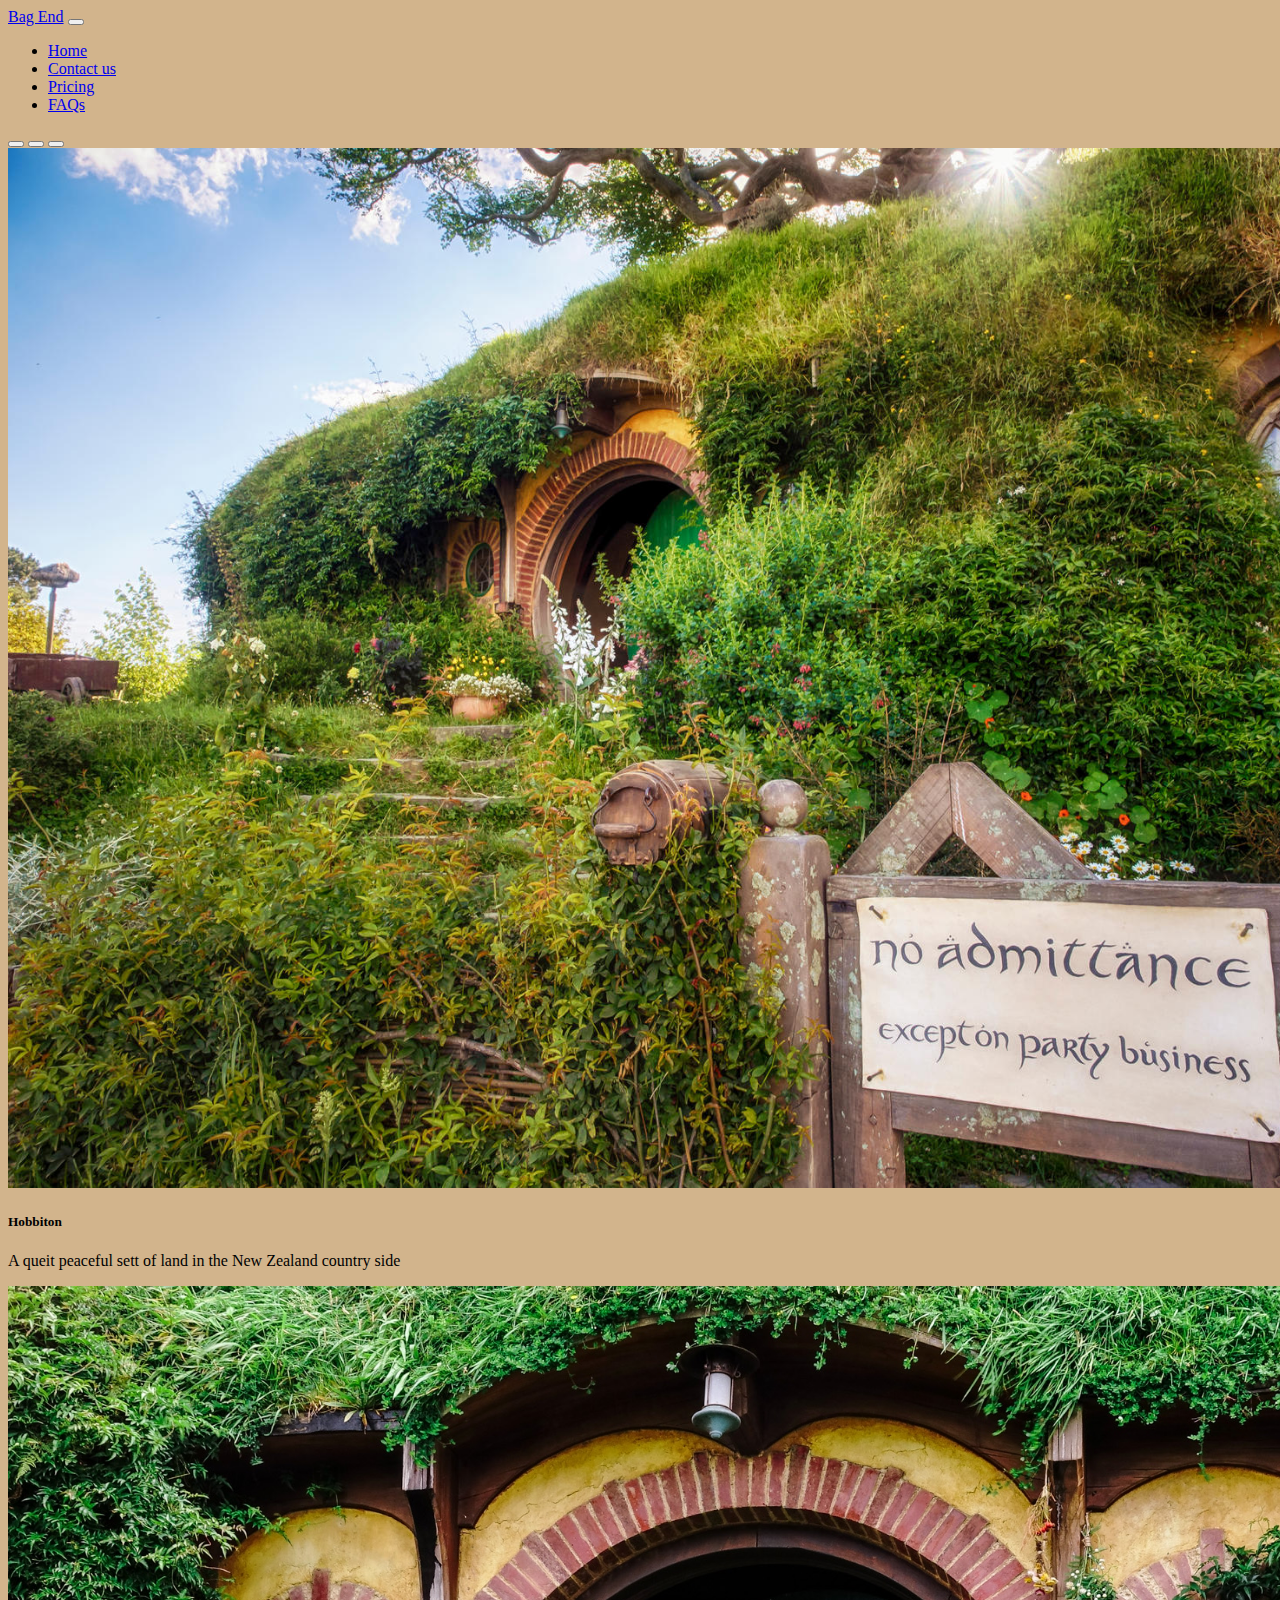
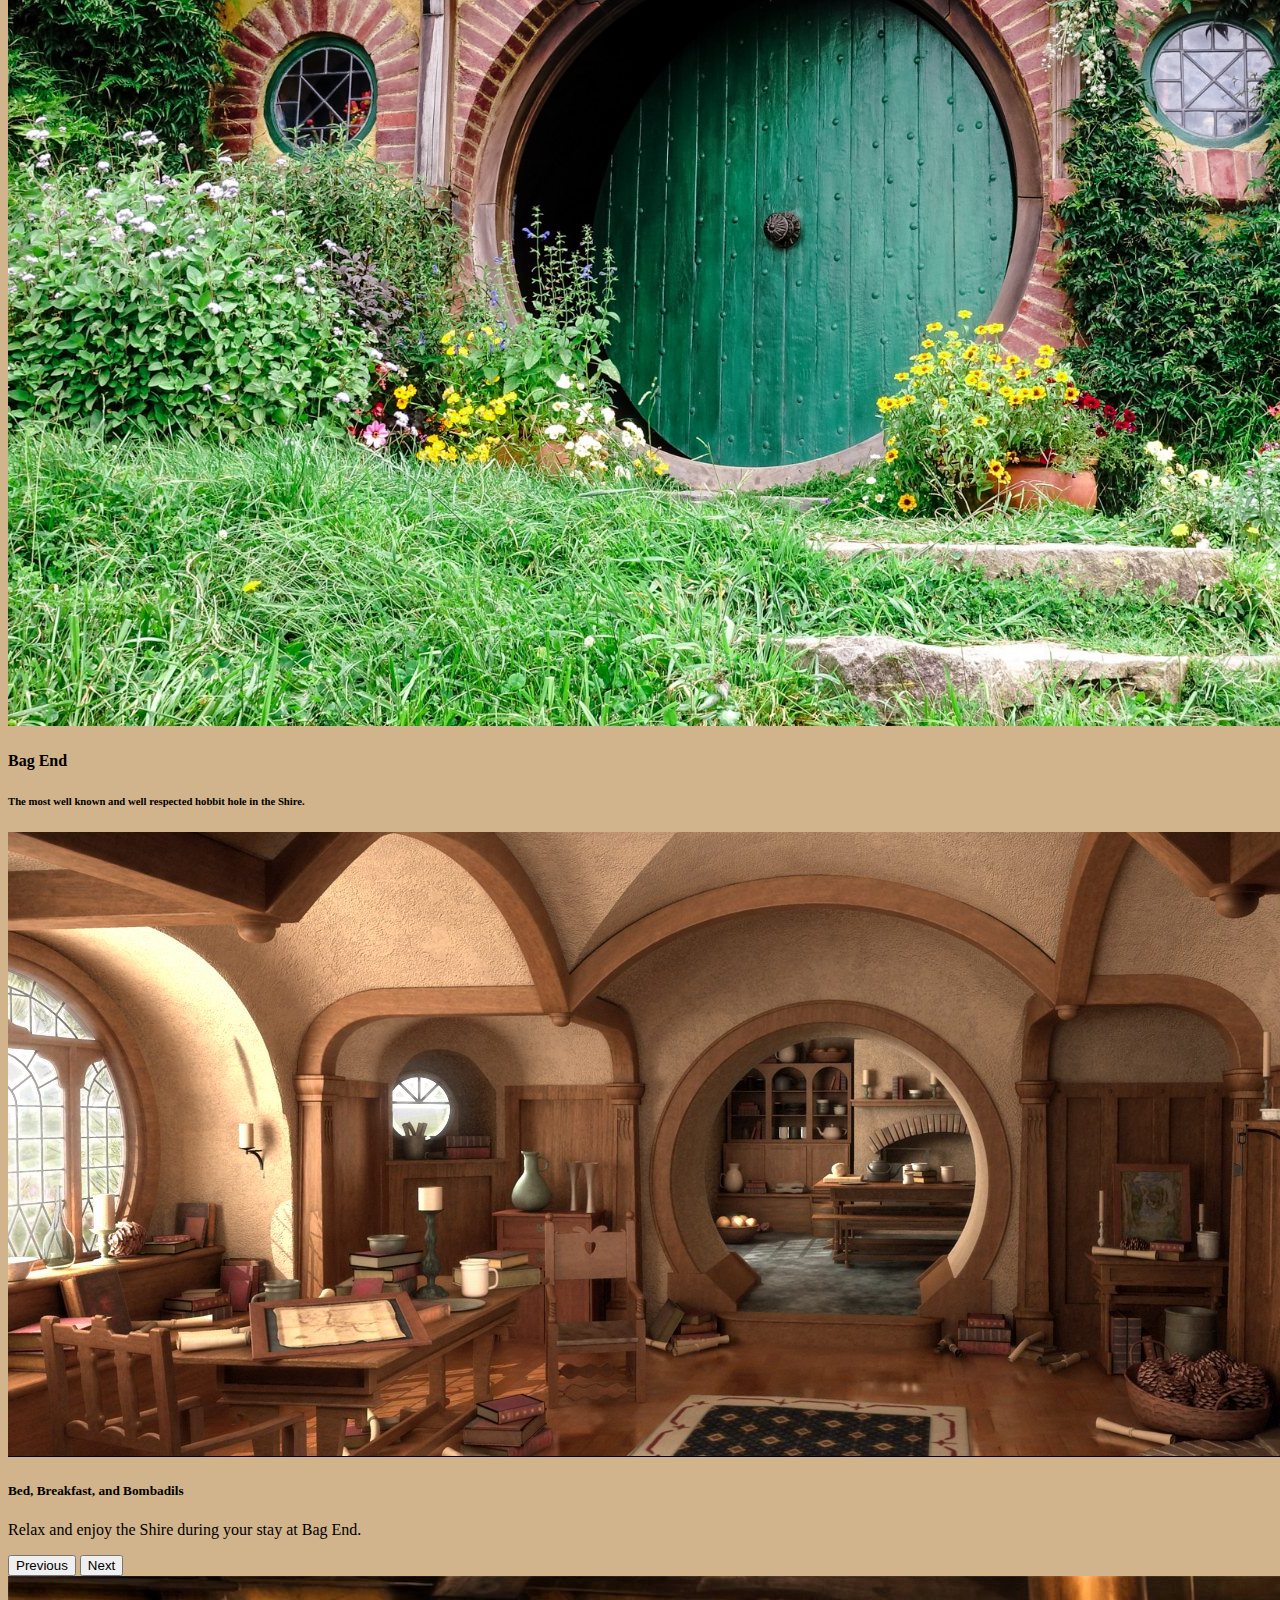
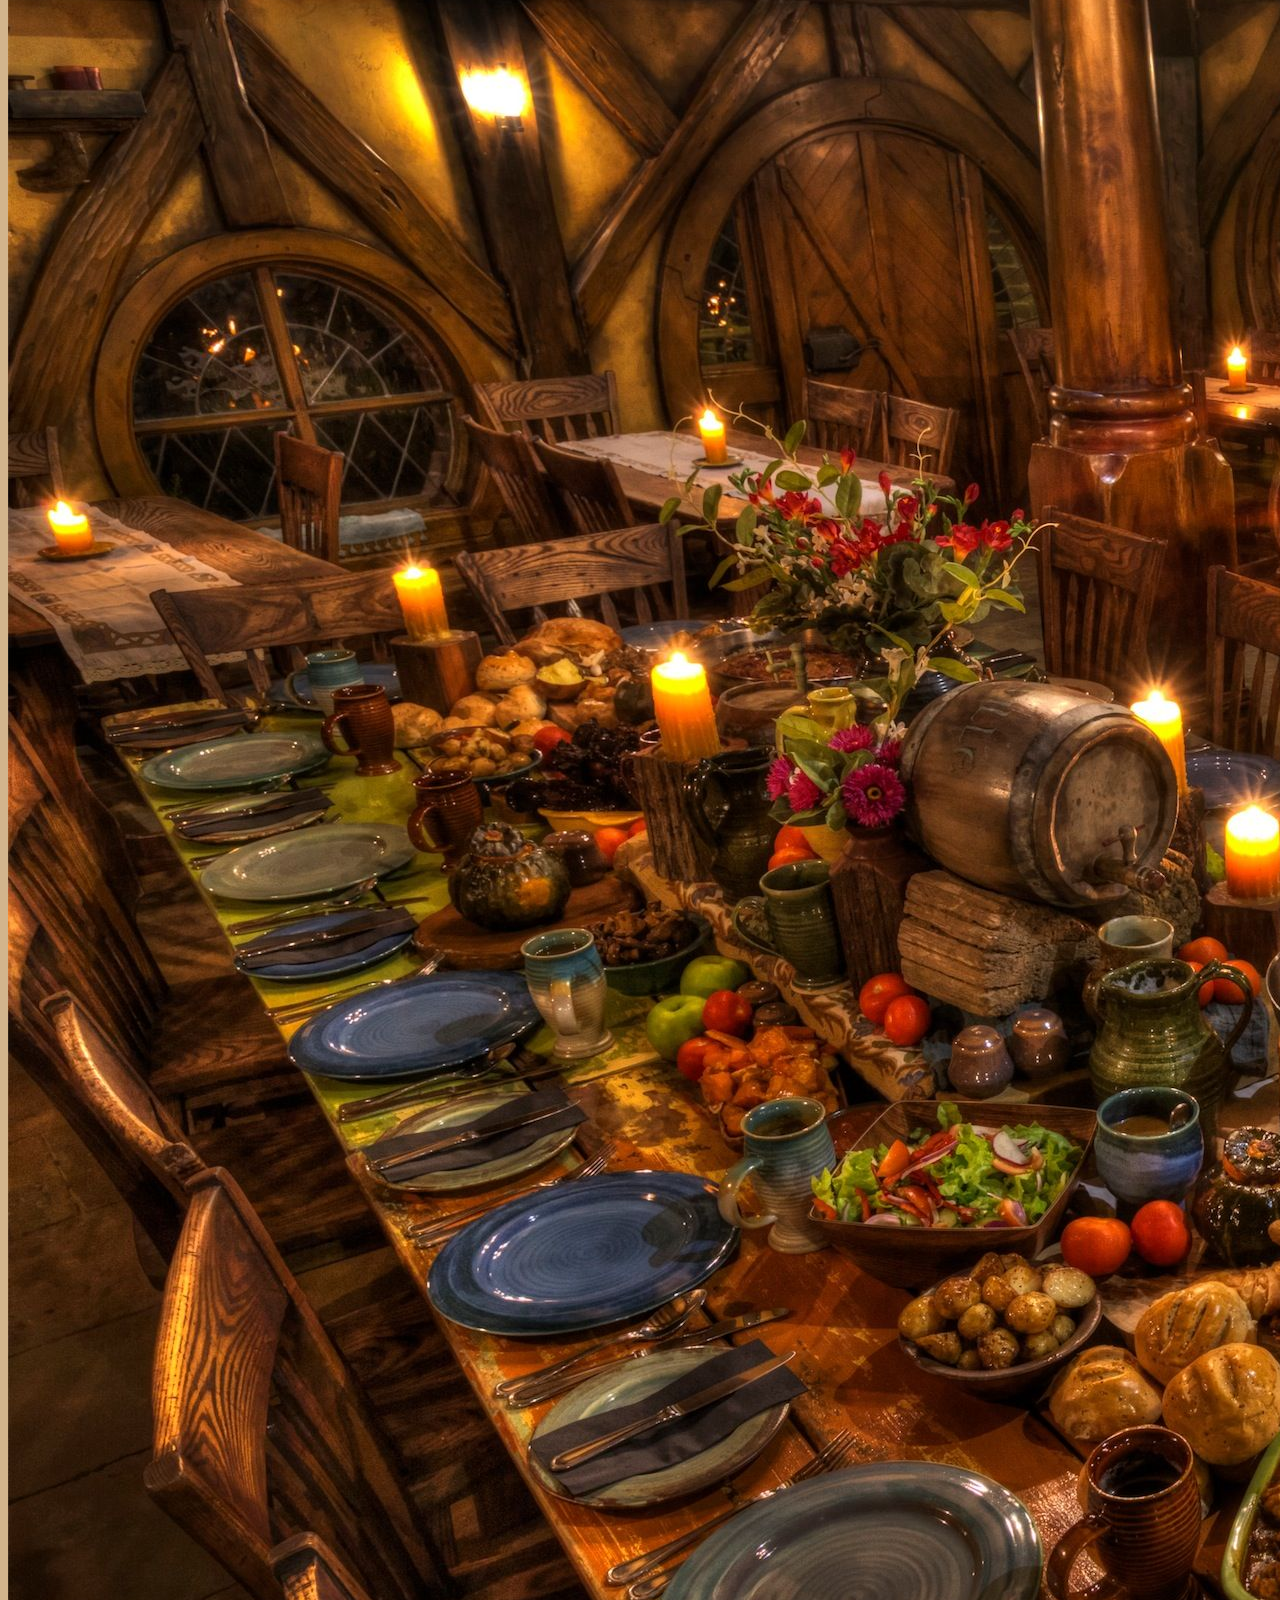
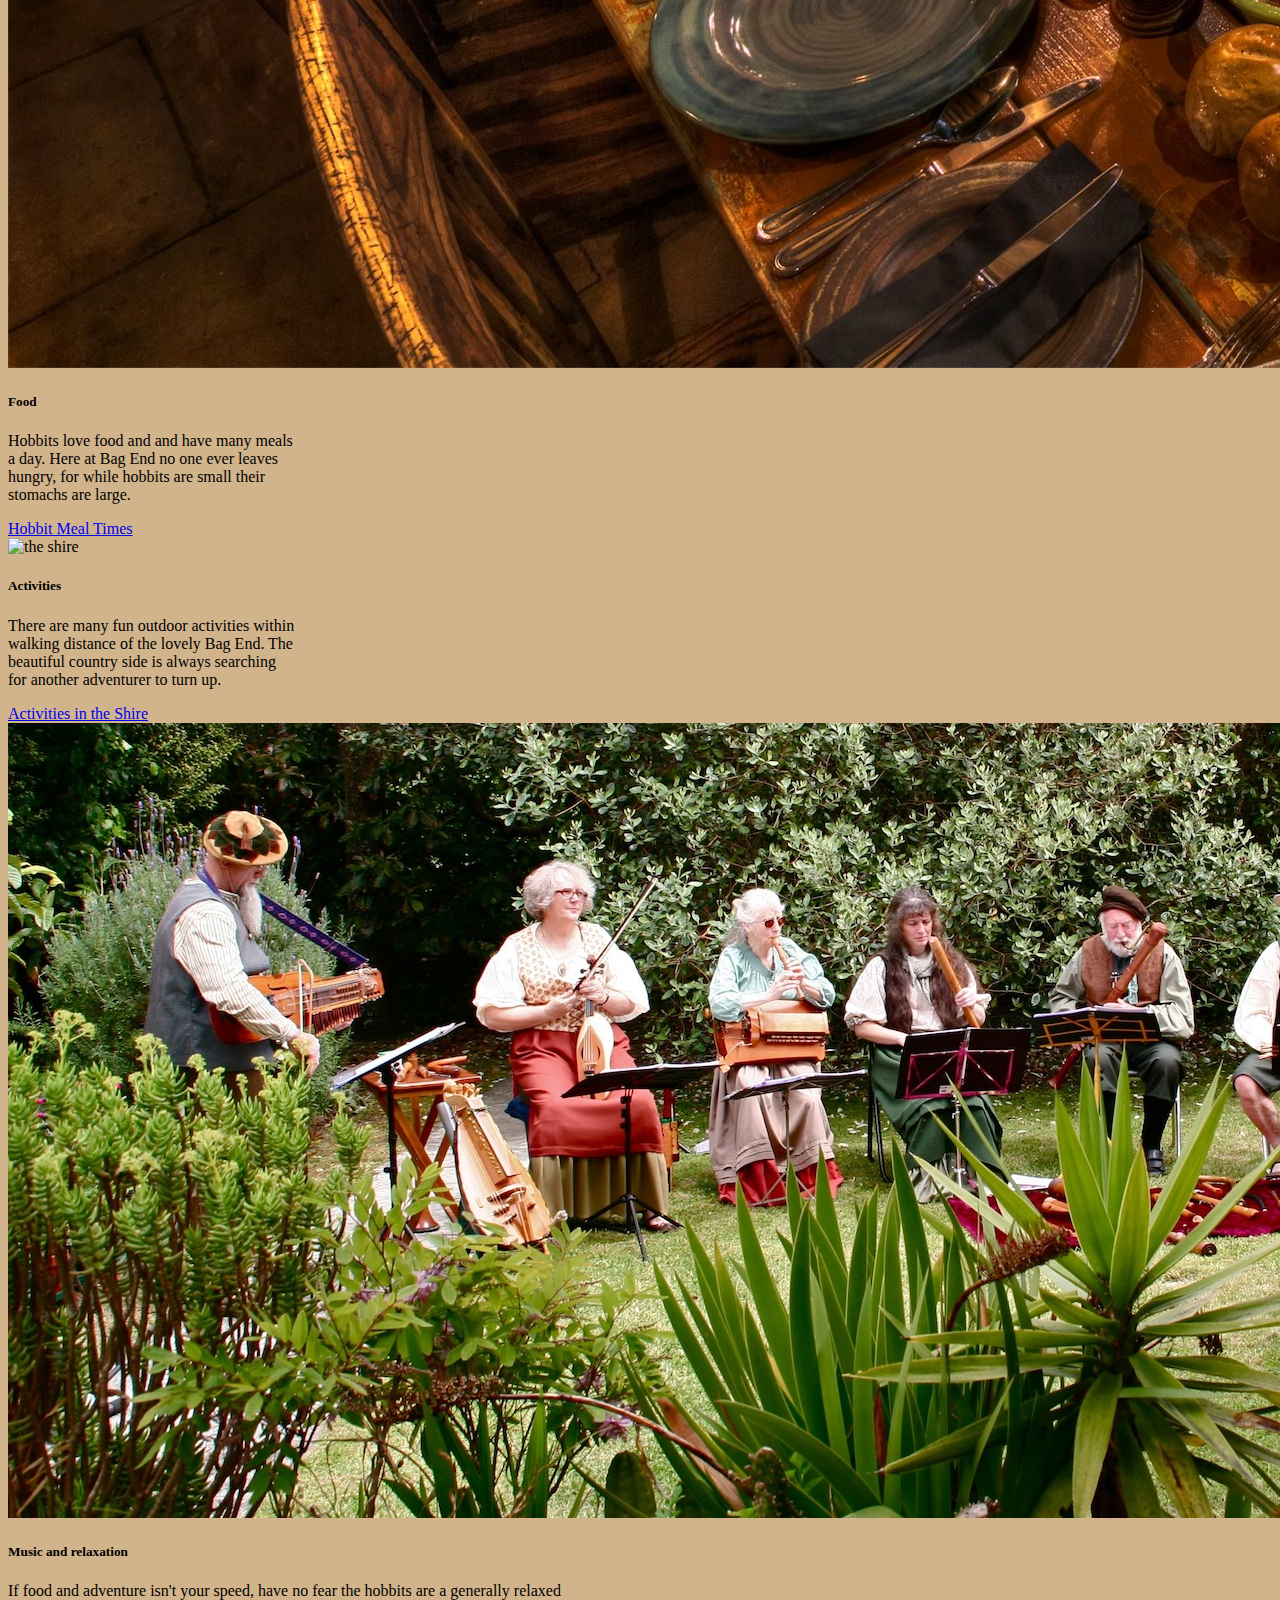
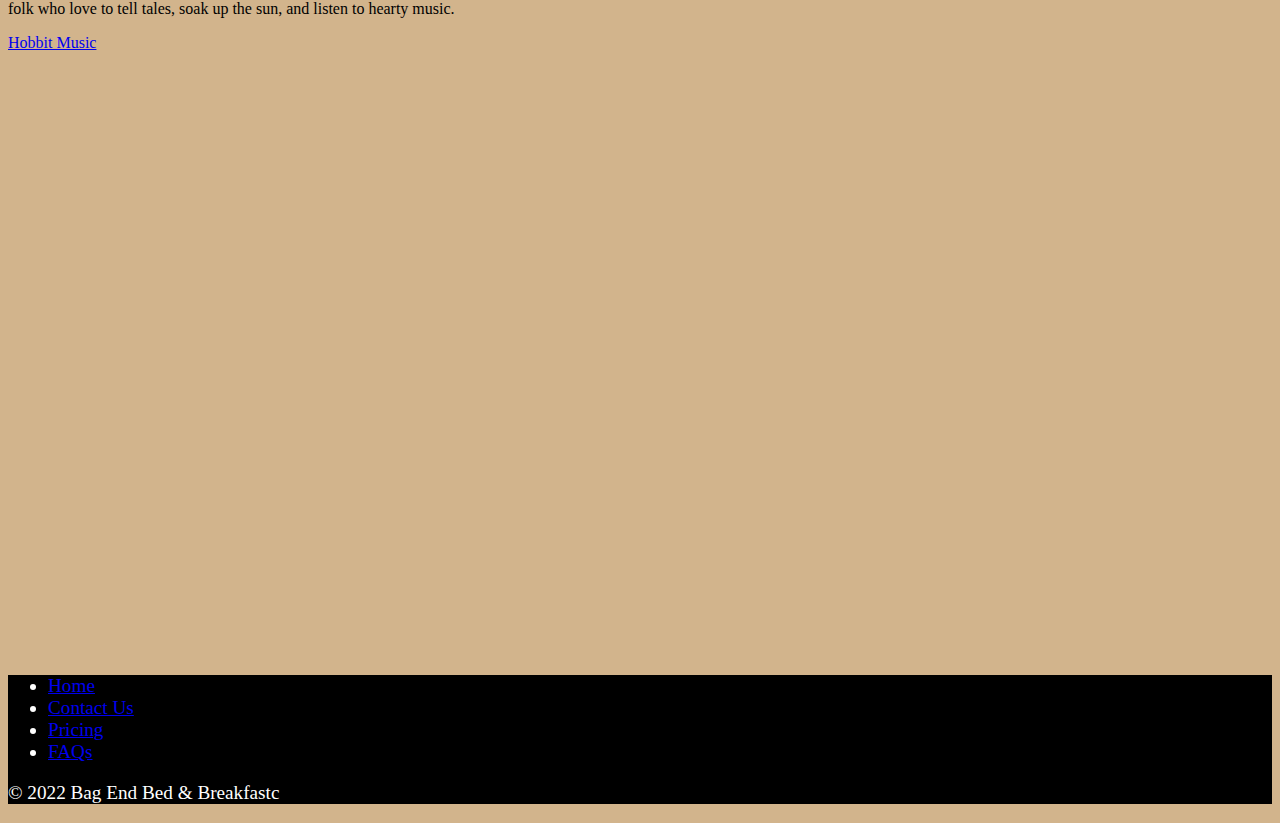
==== commit c6513c18: "finalized" ====
--- a/index.html
+++ b/index.html
@@ -30,6 +30,9 @@
           </li>
           <li class="nav-item">
             <a class="nav-link" href="#">Pricing</a>
+          </li>
+          <li class="nav-item">
+            <a class="nav-link" href="#">FAQs</a>
           </li>
           </li>
         </ul>
@@ -108,10 +111,16 @@
     </div>
     </div>
   </div>
-  <iframe width="1280" height="720" src="https://www.youtube.com/embed/5JrKThVnjso" title="YouTube video player" frameborder="0" allow="accelerometer; autoplay; clipboard-write; encrypted-media; gyroscope; picture-in-picture" allowfullscreen></iframe> 
-  <footer class="footer">
-    <p>Bag End Bed and Breakfast 501 Buckland Road, Matamata 3472, New Zealand </p>
-</footer>
+  <iframe width="100%" height="600px" src="https://www.youtube.com/embed/5JrKThVnjso" title="YouTube video player" frameborder="0" allow="accelerometer; autoplay; clipboard-write; encrypted-media; gyroscope; picture-in-picture" allowfullscreen></iframe> 
+  <footer class="py-3 my-4">
+    <ul class="nav justify-content-center border-bottom pb-3 mb-3">
+      <li class="nav-item"><a href="index.html" class="nav-link px-2 text-muted">Home</a></li>
+      <li class="nav-item"><a href="contact.html" class="nav-link px-2 text-muted">Contact Us</a></li>
+      <li class="nav-item"><a href="#" class="nav-link px-2 text-muted">Pricing</a></li>
+      <li class="nav-item"><a href="#" class="nav-link px-2 text-muted">FAQs</a></li>
+    </ul>
+    <p class="text-center text-muted">© 2022 Bag End Bed & Breakfastc</p>
+  </footer>
   <script src="https://cdn.jsdelivr.net/npm/bootstrap@5.1.3/dist/js/bootstrap.bundle.min.js" integrity="sha384-ka7Sk0Gln4gmtz2MlQnikT1wXgYsOg+OMhuP+IlRH9sENBO0LRn5q+8nbTov4+1p" crossorigin="anonymous"></script>
 </body>
 </html>--- a/styles.css
+++ b/styles.css
@@ -1,9 +1,16 @@
+*
+{
+    padding: 0 px ;
+    margin: 0 px;
+}
 body
 {
     background-color: tan;
 }
 footer
 {
+    padding: 0%;
+    margin: 0%;
     color: white;
     height: max;
     background-color: black;
